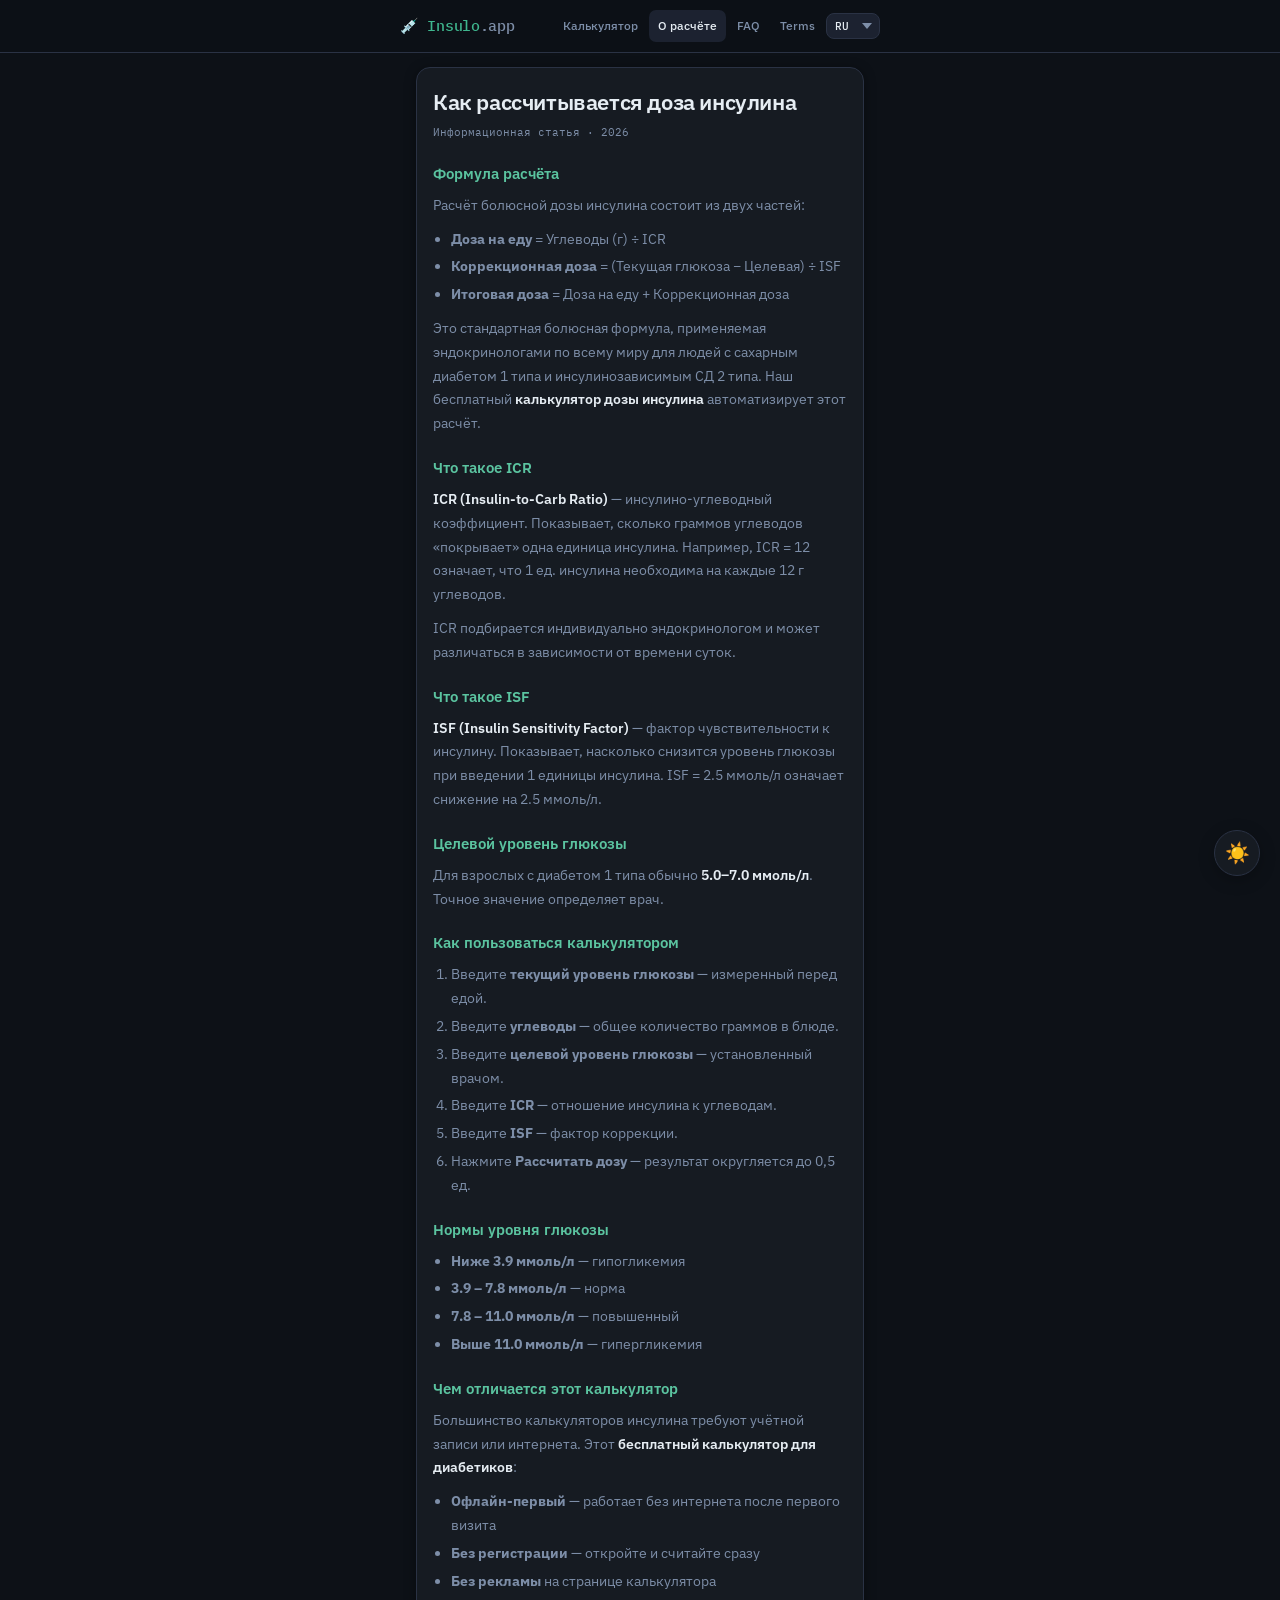
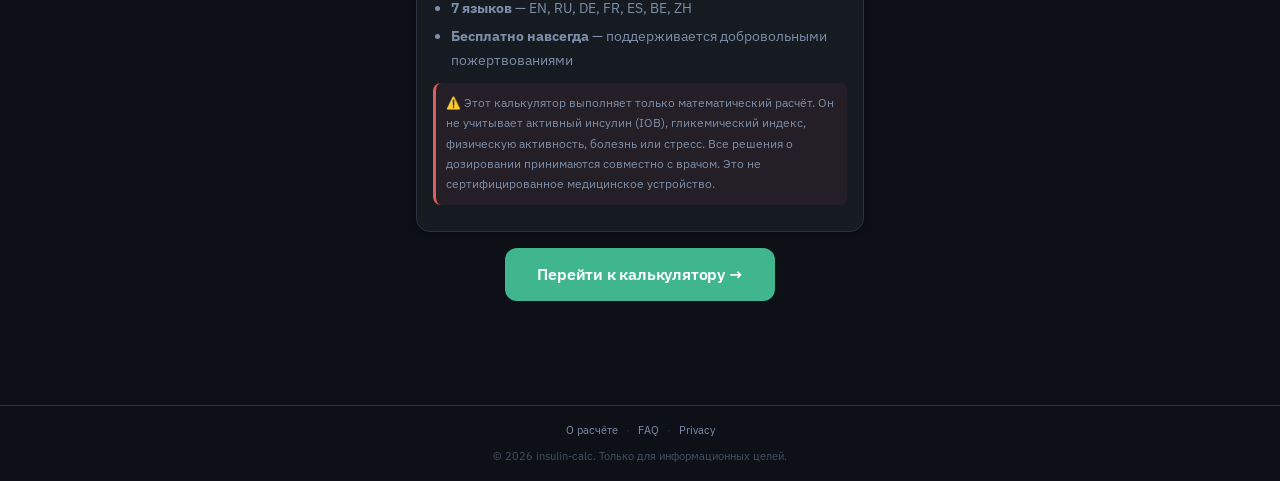
==== about.html @ 65ac8d3a "v28 v28" ====
<!DOCTYPE html>
<html lang="en" data-theme="dark">
<head>
<meta charset="UTF-8">
<meta name="viewport" content="width=device-width, initial-scale=1.0">
<title>How to Calculate Insulin Dose — ICR & ISF Guide | Insulindosis berechnen</title>
<meta name="description" content="Learn how to calculate insulin bolus dose using ICR and ISF. Insulin-to-carb ratio, insulin sensitivity factor explained. Free guide for T1D patients.">
<meta name="keywords" content="insulin to carb ratio explained, insulin sensitivity factor ISF, bolus insulin calculation, how to calculate insulin dose for carbs, correction factor insulin formula, ICR ISF guide, type 1 diabetes bolus, how much insulin per carb, carb counting insulin dose, Kohlenhydratfaktor, facteur de sensibilité insuline">
<meta name="robots" content="index, follow">
<link rel="alternate" hreflang="en"    href="https://thexlebushek-s-maslom.github.io/insulo-app-DMN/about.html?lang=en">
<link rel="alternate" hreflang="ru"    href="https://thexlebushek-s-maslom.github.io/insulo-app-DMN/about.html?lang=ru">
<link rel="alternate" hreflang="de"    href="https://thexlebushek-s-maslom.github.io/insulo-app-DMN/about.html?lang=de">
<link rel="alternate" hreflang="fr"    href="https://thexlebushek-s-maslom.github.io/insulo-app-DMN/about.html?lang=fr">
<link rel="alternate" hreflang="es"    href="https://thexlebushek-s-maslom.github.io/insulo-app-DMN/about.html?lang=es">
<link rel="alternate" hreflang="zh-CN" href="https://thexlebushek-s-maslom.github.io/insulo-app-DMN/about.html?lang=zh">
<link rel="alternate" hreflang="x-default" href="https://thexlebushek-s-maslom.github.io/insulo-app-DMN/about.html">
<meta name="twitter:card"        content="summary">
<meta name="twitter:title"       content="How to Calculate Insulin Dose — ICR & ISF Guide | Insulindosis berechn">
<meta name="twitter:description" content="Learn how to calculate insulin bolus dose using ICR and ISF. Insulin-to-carb ratio, insulin sensitivity factor explained. Free guide for T1D">
<meta name="twitter:image"       content="https://thexlebushek-s-maslom.github.io/insulo-app-DMN/icons/icon-512.png">
<meta property="og:type"        content="article">
<meta property="og:title"       content="About — Insulo.app">
<meta property="og:description" content="Free bolus insulin dose calculator. Works offline on any device.">
<meta property="og:url"         content="https://thexlebushek-s-maslom.github.io/insulo-app-DMN/about.html">
<meta property="og:image"       content="https://thexlebushek-s-maslom.github.io/insulo-app-DMN/icons/icon-512.png">
<meta property="og:image:width" content="512">
<meta property="og:image:height"content="512">
<link rel="canonical" href="https://thexlebushek-s-maslom.github.io/insulo-app-DMN/about.html">
<meta name="theme-color" content="#3fb68e">
<link rel="manifest" href="./manifest.json">
<link rel="icon" type="image/png" href="./icons/icon-192.png">
<link rel="apple-touch-icon" href="./icons/icon-192.png">
<link rel="preconnect" href="https://fonts.googleapis.com">
<link rel="preconnect" href="https://fonts.gstatic.com" crossorigin>
<link rel="preload" as="style" href="https://fonts.googleapis.com/css2?family=IBM+Plex+Mono:wght@400;500;700&family=IBM+Plex+Sans:wght@400;500;600;700&display=swap">
<link href="https://fonts.googleapis.com/css2?family=IBM+Plex+Mono:wght@400;500;700&family=IBM+Plex+Sans:wght@400;500;600;700&display=swap" rel="stylesheet">
<link rel="stylesheet" href="./style.css">
<script type="application/ld+json">
{
  "@context": "https://schema.org",
  "@type": "HowTo",
  "name": "How to Calculate Insulin Bolus Dose Using ICR and ISF",
  "description": "Step-by-step guide to calculating a bolus insulin dose using the Insulin-to-Carb Ratio (ICR) and Insulin Sensitivity Factor (ISF) correction factor formula.",
  "totalTime": "PT2M",
  "supply": [
    {"@type": "HowToSupply", "name": "Blood glucose reading"},
    {"@type": "HowToSupply", "name": "Carbohydrate count (grams)"},
    {"@type": "HowToSupply", "name": "ICR value (from your doctor)"},
    {"@type": "HowToSupply", "name": "ISF value (from your doctor)"},
    {"@type": "HowToSupply", "name": "Target blood glucose (from your doctor)"}
  ],
  "step": [
    {"@type": "HowToStep", "name": "Measure blood glucose", "text": "Measure your current blood glucose level before the meal."},
    {"@type": "HowToStep", "name": "Count carbohydrates", "text": "Count the total grams of carbohydrates in your meal."},
    {"@type": "HowToStep", "name": "Calculate meal dose", "text": "Divide carbohydrates by your ICR. Example: 60g carbs ÷ ICR 12 = 5 units."},
    {"@type": "HowToStep", "name": "Calculate correction dose", "text": "Subtract target from current glucose, divide by ISF. Example: (8.2 - 5.5) ÷ 2.5 = 1.08 units."},
    {"@type": "HowToStep", "name": "Add doses and round", "text": "Add meal dose and correction dose. Round to nearest 0.5 unit increment."},
    {"@type": "HowToStep", "name": "Verify with doctor", "text": "Always verify the calculated dose with your healthcare provider before administering insulin."}
  ]
}
</script>
<!-- Privacy-friendly analytics by Plausible -->
<script async src="https://plausible.io/js/pa-XfDbZ87M0THBbcQYJgI4d.js"></script>
<script>
  window.plausible=window.plausible||function(){(plausible.q=plausible.q||[]).push(arguments)},plausible.init=plausible.init||function(i){plausible.o=i||{}};
  plausible.init()
</script>
</head>
<body>

<nav class="nav">
  <div class="nav-inner">
    <a href="./index.html" class="nav-logo">💉 Insulo<span>.app</span></a>
    <div class="nav-links">
      <a href="./index.html"  class="nav-link" data-i18n="nav_calc">Калькулятор</a>
      <a href="./about.html"  class="nav-link active" data-i18n="nav_about">О расчёте</a>
      <a href="./faq.html"    class="nav-link" data-i18n="nav_faq">FAQ</a>
      <a href="./terms.html"  class="nav-link">Terms</a>
      <select id="lang-select" class="lang-select" title="Language">
        <option value="ru">RU</option>
        <option value="en">EN</option>
        <option value="es">ES</option>
        <option value="de">DE</option>
        <option value="fr">FR</option>
        <option value="be">BE</option>
        <option value="zh">中文</option>
      </select>
    </div>
  </div>
</nav>

<main class="page">

  <div class="ad-slot" id="ad-top"></div>

  <div class="card prose">
    <h1 data-i18n="about_title">How to Calculate Insulin Dose — ICR &amp; ISF Guide</h1>
    <p class="date" data-i18n="about_date">Informational Guide · 2026</p>

    <h2 data-i18n="about_h_formula">The Bolus Calculation Formula</h2>
    <p data-i18n="about_p_formula">Calculating an insulin bolus dose involves two separate components:</p>
    <ul>
      <li data-i18n="about_li_meal"><strong>Meal dose</strong> = Carbohydrates (g) ÷ ICR</li>
      <li data-i18n="about_li_corr"><strong>Correction dose</strong> = (Current glucose − Target glucose) ÷ ISF</li>
      <li data-i18n="about_li_total"><strong>Total dose</strong> = Meal dose + Correction dose</li>
    </ul>
    <p data-i18n="about_p_formula_extra">This is the standard bolus formula used by endocrinologists worldwide for people with Type 1 diabetes and insulin-dependent Type 2 diabetes. Our free <strong>bolus insulin calculator</strong> automates this math so you can focus on your health.</p>

    <h2 data-i18n="about_h_icr">What is ICR — Insulin-to-Carb Ratio</h2>
    <p data-i18n="about_p_icr1">The <strong>ICR (Insulin-to-Carb Ratio)</strong>, also called the <strong>insulin to carb ratio</strong> or carb factor, tells you how many grams of carbohydrates are covered by one unit of insulin. For example, an ICR of 12 means 1 unit of insulin covers 12 grams of carbs.</p>
    <p data-i18n="about_p_icr2">Your ICR is set individually by your endocrinologist and may vary by time of day. Typical ICR values range from 6 to 25 grams per unit. Our <strong>ICR calculator</strong> uses your personal ratio to compute the meal portion of your bolus dose.</p>

    <h2 data-i18n="about_h_isf">What is ISF — Insulin Sensitivity Factor</h2>
    <p data-i18n="about_p_isf">The <strong>ISF (Insulin Sensitivity Factor)</strong>, also known as the <strong>correction factor</strong>, shows how much your blood glucose drops per one unit of insulin. An ISF of 2.5 mmol/L means one unit lowers your glucose by 2.5 mmol/L (about 45 mg/dL). The <strong>correction factor calculator</strong> uses ISF to determine how much correction insulin is needed.</p>

    <h2 data-i18n="about_h_target">Target Blood Glucose Level</h2>
    <p data-i18n="about_p_target">For most adults with T1D, the recommended target is <strong>5.0–7.0 mmol/L (90–126 mg/dL)</strong>. The calculator supports both mmol/L (Europe, Canada) and mg/dL (USA) — switch with the toggle at the top of the screen.</p>

    <h2 data-i18n="about_h_howto">How to Use This Insulin Dose Calculator</h2>
    <ol>
      <li data-i18n="about_howto_li1">Enter your <strong>current blood glucose</strong> — measured before the meal.</li>
      <li data-i18n="about_howto_li2">Enter <strong>carbohydrates</strong> — total grams in your meal.</li>
      <li data-i18n="about_howto_li3">Enter your <strong>target glucose</strong> — set by your doctor.</li>
      <li data-i18n="about_howto_li4">Enter your <strong>ICR</strong> — insulin-to-carb ratio.</li>
      <li data-i18n="about_howto_li5">Enter your <strong>ISF</strong> — correction factor.</li>
      <li data-i18n="about_howto_li6">Tap <strong>Calculate dose</strong> — result is rounded to 0.5 units.</li>
    </ol>

    <h2 data-i18n="about_h_norms">Blood Glucose Reference Ranges</h2>
    <ul>
      <li data-i18n="about_li_low"><strong>Below 3.9 mmol/L (70 mg/dL)</strong> — Hypoglycemia. Do not administer insulin.</li>
      <li data-i18n="about_li_ok"><strong>3.9–7.8 mmol/L (70–140 mg/dL)</strong> — Normal range</li>
      <li data-i18n="about_li_high"><strong>7.8–11.0 mmol/L (140–198 mg/dL)</strong> — Elevated</li>
      <li data-i18n="about_li_vhigh"><strong>Above 11.0 mmol/L (198 mg/dL)</strong> — Hyperglycemia</li>
    </ul>

    <h2 data-i18n="about_h_why">Why This Calculator Is Different</h2>
    <p data-i18n="about_why_p">Most insulin calculators require an account or internet connection. This free <strong>type 1 diabetes calculator</strong> is:</p>
    <ul>
      <li data-i18n="about_why_li1"><strong>Offline-first</strong> — works without internet after first visit</li>
      <li data-i18n="about_why_li2"><strong>No registration</strong> — open and calculate immediately</li>
      <li data-i18n="about_why_li3"><strong>No ads on the calculator page</strong></li>
      <li data-i18n="about_why_li4"><strong>7 languages</strong> — EN, RU, DE, FR, ES, BE, ZH</li>
      <li data-i18n="about_why_li5"><strong>Free forever</strong> — supported by voluntary donations</li>
    </ul>



    <p style="font-size:12px;padding:10px;background:rgba(224,92,92,.07);border-radius:8px;border-left:3px solid var(--danger);" data-i18n="about_disclaimer_text">
      <strong>⚠️ Important:</strong> This calculator performs mathematical computation only. It does not account for active insulin on board (IOB), glycemic index, physical activity, illness, or stress. All dosing decisions must be made with your healthcare provider. This is not a certified medical device.
    </p>

  </div>

  <div class="ad-slot" id="ad-middle"></div>

  <div style="text-align:center;padding:4px 0;">
    <a href="./index.html" class="calc-btn"
       style="display:inline-block;text-decoration:none;padding:14px 32px;border-radius:12px;width:auto;"
       data-i18n="about_btn">Go to Calculator →</a>
  </div>

</main>

<footer class="footer">
  <div class="footer-inner">
    <a href="./about.html"   class="footer-link" data-i18n="nav_about">О расчёте</a>
    <span class="footer-sep">·</span>
    <a href="./faq.html"     class="footer-link" data-i18n="nav_faq">FAQ</a>
    <span class="footer-sep">·</span>
    <a href="./privacy.html" class="footer-link">Privacy</a>
    <div class="footer-copy" data-i18n="footer_copy">© 2026 insulin-calc.</div>
  </div>
</footer>

<div id="cookie-banner">
  <div class="cookie-inner">
    <p class="cookie-text"><span data-i18n="cookie_text"></span> <a href="./privacy.html">Privacy</a></p>
    <div class="cookie-btns">
      <button class="cookie-accept"  onclick="acceptCookies()"  data-i18n="cookie_accept">Принять</button>
      <button class="cookie-decline" onclick="declineCookies()" data-i18n="cookie_decline">Только необходимые</button>
    </div>
  </div>
</div>

<button id="theme-toggle" title="Toggle theme">☀️</button>

<script src="./app.js"></script>
<script>
document.addEventListener('DOMContentLoaded', () => {
  const urlLang = new URLSearchParams(location.search).get('lang');
  if (urlLang && LANGS[urlLang]) applyLang(urlLang);
});
</script>
</body>
</html>
---- style.css ----
/* ============================================================
   insulin-site / style.css  v4
   ============================================================ */
:root {
  --bg:#0d1117; --surface:#161b22; --surface2:#1c2230; --border:#2a3244;
  --accent:#3fb68e; --accent2:#5bc4a0; --warn:#e8a84c; --danger:#e05c5c;
  --text:#e6edf3; --muted:#7d8ea8; --shadow:0 2px 12px rgba(0,0,0,.4);
  --mono:'IBM Plex Mono',monospace; --sans:'IBM Plex Sans',sans-serif; --max:480px;
}
[data-theme="light"] {
  --bg:#f4f6f9; --surface:#fff; --surface2:#eef1f5; --border:#d0d7e3;
  --accent:#1f9b72; --accent2:#28a882; --warn:#c47c10; --danger:#c0392b;
  --text:#1a202c; --muted:#5a6a80; --shadow:0 2px 12px rgba(0,0,0,.08);
}
*,*::before,*::after{box-sizing:border-box;margin:0;padding:0;-webkit-tap-highlight-color:transparent}
html{scroll-behavior:smooth}
body{font-family:var(--sans);background:var(--bg);color:var(--text);min-height:100dvh;line-height:1.6;transition:background .2s,color .2s}

/* ── Nav ── */
.nav{position:sticky;top:0;z-index:100;background:color-mix(in srgb,var(--bg) 90%,transparent);backdrop-filter:blur(14px);-webkit-backdrop-filter:blur(14px);border-bottom:1px solid var(--border);padding:0 16px;transition:background .2s,border-color .2s}
.nav-inner{max-width:var(--max);margin:0 auto;display:flex;align-items:center;justify-content:space-between;height:52px}
.nav-logo{font-family:var(--mono);font-size:15px;font-weight:500;color:var(--accent);text-decoration:none;letter-spacing:-.3px;flex-shrink:0}
.nav-logo span{color:var(--muted)}
.nav-links{display:flex;gap:2px;overflow-x:auto;scrollbar-width:none;align-items:center}
.nav-links::-webkit-scrollbar{display:none}
.nav-link{font-size:12px;color:var(--muted);text-decoration:none;padding:6px 9px;border-radius:7px;transition:all .15s;font-weight:500;white-space:nowrap}
.nav-link:hover,.nav-link.active{color:var(--text);background:var(--surface2)}

/* ── Page ── */
.page{max-width:var(--max);margin:0 auto;padding:14px 16px 100px;display:flex;flex-direction:column;gap:12px}

/* ── Cards ── */
.card{background:var(--surface);border:1px solid var(--border);border-radius:14px;padding:16px;box-shadow:var(--shadow);transition:background .2s,border-color .2s}
.card-label{font-size:10px;text-transform:uppercase;letter-spacing:.1em;color:var(--muted);font-family:var(--mono);margin-bottom:12px;font-weight:500}

/* ── Prose ── */
.prose h1{font-size:22px;font-weight:600;letter-spacing:-.4px;margin-bottom:4px}
.prose h2{font-size:15px;font-weight:600;color:var(--accent2);margin:20px 0 8px}
.prose h3{font-size:13px;font-weight:600;color:var(--accent);margin:14px 0 6px}
.prose hr{border:none;border-top:1px solid var(--border);margin:20px 0}
.prose ol{padding-left:18px;margin-bottom:10px}
.prose ol li{font-size:14px;color:var(--muted);line-height:1.7;margin-bottom:4px}
.prose p{font-size:14px;color:var(--muted);line-height:1.7;margin-bottom:10px}
.prose p strong{color:var(--text);font-weight:600}
.prose ul{padding-left:18px;margin-bottom:10px}
.prose ul li{font-size:14px;color:var(--muted);line-height:1.7;margin-bottom:4px}
.prose a{color:var(--accent);text-decoration:none}
.prose a:hover{text-decoration:underline}
.prose .date{font-size:11px;color:var(--muted);font-family:var(--mono)}

/* ── Inputs ── */
.input-row{display:flex;align-items:flex-start;gap:12px;margin-bottom:16px}
.input-row:last-child{margin-bottom:0}
.input-icon{width:38px;height:38px;border-radius:10px;display:flex;align-items:center;justify-content:center;font-size:18px;flex-shrink:0;margin-top:2px}
.icon-glucose{background:rgba(63,182,142,.12)}
.icon-carb{background:rgba(91,196,160,.1)}
.icon-target{background:rgba(232,168,76,.12)}
.icon-params{background:rgba(120,160,220,.12)}
.card-label-row{display:flex;align-items:center;gap:10px;margin-bottom:12px}
.card-label-row .card-label{margin-bottom:0}
.input-group{flex:1;min-width:0}
.input-group label{display:block;font-size:11px;color:var(--muted);margin-bottom:4px;font-weight:500}
.input-wrap{position:relative;display:flex;align-items:center}
.input-wrap input{width:100%;background:var(--surface2);border:1px solid var(--border);border-radius:8px;color:var(--text);font-family:var(--mono);font-size:20px;font-weight:500;padding:10px 56px 10px 14px;outline:none;transition:border-color .15s,background .2s;-webkit-appearance:none}
.input-wrap input:focus{border-color:var(--accent)}
.input-wrap input::placeholder{color:var(--border)}
.input-wrap input.input-error,.setting-item input.input-error{border-color:var(--danger)!important;background:rgba(224,92,92,.06)!important}
.field-error{font-size:10px;color:var(--danger);margin-top:4px;font-family:var(--mono);animation:slideIn .15s ease}
.input-unit{position:absolute;right:12px;font-family:var(--mono);font-size:11px;color:var(--muted);pointer-events:none;white-space:nowrap}
.glucose-zone{height:3px;border-radius:2px;margin-top:6px;transition:background .3s}

.settings-grid{display:grid;grid-template-columns:1fr 1fr;gap:8px}
.setting-item{display:flex;flex-direction:column;gap:4px}
.setting-item label{font-size:10px;color:var(--muted);font-family:var(--mono)}
.setting-item input{background:var(--surface2);border:1px solid var(--border);border-radius:7px;color:var(--text);font-family:var(--mono);font-size:14px;font-weight:500;padding:8px;text-align:center;outline:none;width:100%;-webkit-appearance:none;transition:border-color .15s,background .2s}
.setting-item input:focus{border-color:var(--accent)}
.setting-hint{font-size:9px;color:var(--muted);opacity:.7;line-height:1.3;margin-top:2px}

.unit-toggle{display:flex;position:relative;background:var(--surface2);border-radius:8px;padding:3px;border:1px solid var(--border);flex-shrink:0}
.toggle-pill{position:absolute;top:3px;left:3px;width:calc(50% - 3px);height:calc(100% - 6px);background:var(--accent);border-radius:6px;transition:transform .28s cubic-bezier(.4,0,.2,1);pointer-events:none;z-index:0}
.unit-toggle[data-active="mgdl"] .toggle-pill{transform:translateX(calc(100% + 3px))}
@media(prefers-reduced-motion:reduce){.toggle-pill{transition:none}}
.unit-btn{position:relative;z-index:1;flex:1;font-family:var(--mono);font-size:11px;padding:5px 10px;border-radius:5px;border:none;background:none;color:var(--muted);cursor:pointer;transition:color .28s ease;font-weight:500;white-space:nowrap}
.unit-btn.active{background:none;color:#fff}
[data-theme="light"] .unit-btn.active{color:#fff}

/* ── Banners ── */
.offline-banner{background:rgba(232,168,76,.1);border:1px solid rgba(232,168,76,.3);border-radius:8px;padding:8px 12px;font-size:12px;color:var(--warn);text-align:center;display:none}
.offline-banner.show{display:block}
.install-banner{background:rgba(63,182,142,.08);border:1px solid rgba(63,182,142,.25);border-radius:10px;padding:10px 14px;display:none;align-items:center;gap:10px}
.install-banner.show{display:flex}
.install-text{flex:1;font-size:12px;color:var(--accent2);line-height:1.4}
.install-btn{background:var(--accent);color:#000;border:none;border-radius:7px;font-size:12px;font-weight:600;font-family:var(--sans);padding:7px 14px;cursor:pointer;white-space:nowrap;flex-shrink:0}
.install-close{background:none;border:none;color:var(--muted);font-size:16px;cursor:pointer;padding:0 2px;flex-shrink:0}
.disclaimer{background:rgba(232,168,76,.08);border:1px solid rgba(232,168,76,.3);border-radius:10px;padding:10px 12px;font-size:11px;color:var(--warn);line-height:1.5}
.disclaimer strong{font-weight:600}

/* ── Result ── */
.result-card{background:var(--surface);border:1px solid var(--border);border-radius:14px;overflow:hidden;display:none;box-shadow:var(--shadow)}
.result-card.visible{display:block;animation:slideIn .25s ease}
.result-main{padding:20px 20px 16px;text-align:center;border-bottom:1px solid var(--border)}
.result-label{font-size:11px;color:var(--muted);text-transform:uppercase;letter-spacing:.1em;font-family:var(--mono);margin-bottom:8px}
.result-value{font-family:var(--mono);font-size:64px;font-weight:300;line-height:1;color:var(--accent);letter-spacing:-2px}
.result-unit{font-size:16px;color:var(--muted);margin-top:4px;font-family:var(--mono)}
.result-time{font-size:10px;color:var(--muted);margin-top:6px;font-family:var(--mono);opacity:.6}
.result-breakdown{padding:14px 20px;display:flex;flex-direction:column;gap:8px}
.breakdown-row{display:flex;justify-content:space-between;align-items:center;font-size:13px}
.breakdown-name{color:var(--muted)}
.breakdown-val{font-family:var(--mono);font-weight:500;font-size:14px}
.breakdown-val.positive{color:var(--warn)}
.breakdown-val.negative{color:var(--accent)}
.breakdown-divider{height:1px;background:var(--border);margin:2px 0}
.no-dose{padding:16px 20px;text-align:center;font-size:14px;color:var(--accent2);line-height:1.6}

.level-badge{display:inline-block;font-size:10px;font-family:var(--mono);padding:2px 7px;border-radius:4px;margin-left:6px;vertical-align:middle;font-weight:500}
.level-low{background:rgba(91,196,160,.15);color:#2e9e78}
.level-ok{background:rgba(63,182,142,.15);color:#1f9b72}
.level-high{background:rgba(232,168,76,.15);color:var(--warn)}
.level-very-high{background:rgba(224,92,92,.15);color:var(--danger)}

/* ── Buttons ── */
.calc-btn{background:var(--accent);color:#fff;font-family:var(--sans);font-size:16px;font-weight:600;border:none;border-radius:14px;padding:17px;width:100%;cursor:pointer;transition:opacity .15s,transform .1s;letter-spacing:-.2px}
[data-theme="light"] .calc-btn{color:#000}
.calc-btn:active{transform:scale(.97);opacity:.85}

.history-toggle{background:none;border:1px solid var(--border);color:var(--muted);font-family:var(--sans);font-size:12px;border-radius:8px;padding:8px 14px;cursor:pointer;width:100%;transition:all .15s;display:flex;align-items:center;justify-content:center;gap:6px}
.history-toggle:active{border-color:var(--accent);color:var(--accent)}

/* ── History ── */
.history-panel{background:var(--surface);border:1px solid var(--border);border-radius:14px;overflow:hidden;display:none;box-shadow:var(--shadow)}
.history-panel.visible{display:block}
.history-header{padding:12px 16px;border-bottom:1px solid var(--border);display:flex;justify-content:space-between;align-items:center}
.history-title{font-size:11px;text-transform:uppercase;letter-spacing:.1em;color:var(--muted);font-family:var(--mono)}
.history-clear{background:none;border:none;color:var(--danger);font-size:11px;cursor:pointer;font-family:var(--sans);opacity:.7}
.history-list{max-height:220px;overflow-y:auto}
.history-item{padding:10px 16px;border-bottom:1px solid var(--border);display:flex;justify-content:space-between;align-items:center;font-size:12px}
.history-item:last-child{border-bottom:none}
.history-item-left{color:var(--muted);line-height:1.5}
.history-item-dose{font-family:var(--mono);font-size:16px;font-weight:500;color:var(--accent)}
.history-empty{padding:20px;text-align:center;font-size:12px;color:var(--muted)}
.history-footer{padding:7px 16px;border-top:1px solid var(--border);font-size:10px;color:var(--muted);text-align:center;font-family:var(--mono);opacity:.5}

/* ── Ad ── */
.ad-slot{width:100%;overflow:hidden}
.ad-slot:empty{display:none!important}

/* ── Lang select ── */
.lang-select{background:var(--surface2);border:1px solid var(--border);border-radius:8px;color:var(--text);font-family:var(--mono);font-size:11px;font-weight:500;padding:5px 22px 5px 8px;outline:none;cursor:pointer;-webkit-appearance:none;appearance:none;background-image:url("data:image/svg+xml,%3Csvg xmlns='http://www.w3.org/2000/svg' width='10' height='6'%3E%3Cpath d='M0 0l5 6 5-6z' fill='%237d8ea8'/%3E%3C/svg%3E");background-repeat:no-repeat;background-position:right 7px center;transition:border-color .15s}
.lang-select:focus{border-color:var(--accent)}

/* ── Theme toggle ── */
#theme-toggle{position:fixed;bottom:24px;right:20px;z-index:200;width:46px;height:46px;border-radius:50%;background:var(--surface);border:1px solid var(--border);box-shadow:0 4px 16px rgba(0,0,0,.25);cursor:pointer;font-size:20px;display:flex;align-items:center;justify-content:center;transition:background .2s,border-color .2s,transform .15s}
#theme-toggle:active{transform:scale(.9)}

/* ── Cookie ── */
#cookie-banner{position:fixed;bottom:0;left:0;right:0;z-index:999;background:var(--surface2);border-top:1px solid var(--border);padding:14px 16px calc(14px + env(safe-area-inset-bottom));display:none;animation:slideUp .3s ease}
#cookie-banner.show{display:block}
.cookie-inner{max-width:var(--max);margin:0 auto;display:flex;flex-direction:column;gap:10px}
.cookie-text{font-size:12px;color:var(--muted);line-height:1.5}
.cookie-text a{color:var(--accent);text-decoration:none}
.cookie-btns{display:flex;gap:8px}
.cookie-accept{flex:1;background:var(--accent);color:#000;border:none;border-radius:8px;padding:10px;font-family:var(--sans);font-size:13px;font-weight:600;cursor:pointer}
.cookie-decline{flex:1;background:none;color:var(--muted);border:1px solid var(--border);border-radius:8px;padding:10px;font-family:var(--sans);font-size:13px;cursor:pointer}

/* ── Footer ── */
.footer{border-top:1px solid var(--border);padding:16px;text-align:center}
.footer-inner{max-width:var(--max);margin:0 auto;display:flex;flex-wrap:wrap;gap:8px;justify-content:center;align-items:center}
.footer-link{font-size:11px;color:var(--muted);text-decoration:none}
.footer-link:hover{color:var(--accent)}
.footer-sep{color:var(--border);font-size:11px}
.footer-copy{font-size:11px;color:var(--muted);opacity:.5;width:100%}

/* ── Animations ── */
@keyframes slideIn{from{opacity:0;transform:translateY(10px)}to{opacity:1;transform:translateY(0)}}
@keyframes slideUp{from{transform:translateY(100%)}to{transform:translateY(0)}}

/* ── FAQ ── */
.faq-item{border-bottom:1px solid var(--border)}
.faq-item:last-child{border-bottom:none}
.faq-q{width:100%;background:none;border:none;padding:14px 0;display:flex;justify-content:space-between;align-items:flex-start;gap:12px;cursor:pointer;text-align:left;color:var(--text);font-family:var(--sans);font-size:14px;font-weight:600;line-height:1.4}
.faq-q:hover{color:var(--accent)}
.faq-icon{font-size:18px;flex-shrink:0;transition:transform .2s;margin-top:1px;color:var(--muted)}
.faq-item.open .faq-icon{transform:rotate(45deg);color:var(--accent)}
.faq-a{font-size:13px;color:var(--muted);line-height:1.7;max-height:0;overflow:hidden;transition:max-height .3s ease,padding .2s}
.faq-item.open .faq-a{max-height:600px;padding-bottom:14px}
.faq-a ul{padding-left:16px;margin-top:6px}
.faq-a li{margin-bottom:4px}
.faq-a strong{color:var(--text)}
.warn-card{background:rgba(224,92,92,.08);border:1px solid rgba(224,92,92,.25);border-radius:12px;padding:14px 16px}
.warn-card h2{color:var(--danger)!important}

/* ── Profiles ─────────────────────────────────────────────── */
.profile-bar {
  display: flex; gap: 6px; align-items: center;
}
.profile-bar-label {
  font-size: 10px; color: var(--muted); font-family: var(--mono);
  text-transform: uppercase; letter-spacing: .08em; flex-shrink: 0;
}
.profile-tabs { display: flex; gap: 4px; flex: 1; }
.profile-tab {
  flex: 1; background: var(--surface2); border: 1px solid var(--border);
  border-radius: 8px; color: var(--muted); font-family: var(--sans);
  font-size: 12px; font-weight: 500; padding: 7px 4px;
  cursor: pointer; transition: all .15s; text-align: center; white-space: nowrap;
}
.profile-tab.active {
  background: var(--accent); color: #fff; border-color: var(--accent);
}
[data-theme="light"] .profile-tab.active { color: #000; }
.profile-tab:active { opacity: .8; }
.profile-edit-btn {
  width: 32px; height: 32px; flex-shrink: 0;
  background: var(--surface2); border: 1px solid var(--border); border-radius: 8px;
  color: var(--muted); font-size: 14px; cursor: pointer; transition: all .15s;
  display: flex; align-items: center; justify-content: center;
}
.profile-edit-btn:active { border-color: var(--accent); color: var(--accent); }

/* ── Presets ──────────────────────────────────────────────── */
.preset-row {
  display: flex; gap: 6px; flex-wrap: wrap; margin-top: 10px; align-items: center;
  width: 100%;
}
.preset-label {
  font-size: 10px; color: var(--muted); font-family: var(--mono);
  text-transform: uppercase; letter-spacing: .08em; width: 100%; margin-bottom: 2px;
}
.preset-chip {
  background: var(--surface2); border: 1px solid var(--border); border-radius: 20px;
  color: var(--text); font-family: var(--sans); font-size: 12px; font-weight: 500;
  padding: 5px 12px; cursor: pointer; transition: all .15s; white-space: nowrap;
  display: flex; align-items: center; gap: 4px;
}
.preset-chip:active { opacity: 0.7; transform: scale(0.97); }
.preset-chip-val { font-family: var(--mono); font-size: 11px; color: var(--muted); flex-shrink: 0; }
.preset-add-btn {
  background: none; border: 1px dashed var(--border); border-radius: 20px;
  color: var(--muted); font-family: var(--sans); font-size: 12px;
  padding: 5px 10px; cursor: pointer; transition: all .15s; white-space: nowrap;
}
.preset-add-btn:active { border-color: var(--accent); color: var(--accent); }

/* ── Modal ────────────────────────────────────────────────── */
.modal-overlay {
  position: fixed; inset: 0; z-index: 500;
  background: rgba(0,0,0,.6); backdrop-filter: blur(4px);
  display: flex; align-items: flex-end; justify-content: center;
  padding: 0; animation: fadeIn .2s ease;
}
.modal-overlay.hidden { display: none; }
.modal-box {
  background: var(--surface); border: 1px solid var(--border);
  border-radius: 20px 20px 0 0; width: 100%; max-width: 480px;
  padding: 20px 20px calc(20px + env(safe-area-inset-bottom));
  animation: slideUp .25s ease;
}
.modal-title {
  font-size: 15px; font-weight: 600; margin-bottom: 16px;
  display: flex; justify-content: space-between; align-items: center;
}
.modal-close {
  background: none; border: none; color: var(--muted);
  font-size: 20px; cursor: pointer; padding: 0 4px;
}
.modal-field { margin-bottom: 12px; }
.modal-field label { display: block; font-size: 11px; color: var(--muted); margin-bottom: 5px; font-family: var(--mono); }
.modal-field input {
  width: 100%; background: var(--surface2); border: 1px solid var(--border);
  border-radius: 8px; color: var(--text); font-family: var(--mono);
  font-size: 16px; padding: 10px 14px; outline: none;
  transition: border-color .15s; -webkit-appearance: none;
}
.modal-field input:focus { border-color: var(--accent); }
.modal-btns { display: flex; gap: 8px; margin-top: 16px; }
.modal-save {
  flex: 1; background: var(--accent); color: #000; border: none;
  border-radius: 10px; padding: 13px; font-family: var(--sans);
  font-size: 14px; font-weight: 600; cursor: pointer;
}
.modal-cancel {
  flex: 1; background: none; color: var(--muted); border: 1px solid var(--border);
  border-radius: 10px; padding: 13px; font-family: var(--sans);
  font-size: 14px; cursor: pointer;
}
.modal-delete {
  background: none; color: var(--danger); border: 1px solid rgba(224,92,92,.3);
  border-radius: 10px; padding: 13px 16px; font-family: var(--sans);
  font-size: 14px; cursor: pointer;
}
.profile-grid { display: grid; grid-template-columns: 1fr 1fr 1fr; gap: 8px; margin-bottom: 10px; }
.profile-field { display: flex; flex-direction: column; gap: 4px; }
.profile-field label { font-size: 10px; color: var(--muted); font-family: var(--mono); }
.profile-field input {
  background: var(--surface2); border: 1px solid var(--border); border-radius: 7px;
  color: var(--text); font-family: var(--mono); font-size: 15px; font-weight: 500;
  padding: 8px; text-align: center; outline: none; -webkit-appearance: none;
  transition: border-color .15s;
}
.profile-field input:focus { border-color: var(--accent); }
.profile-reset-btn {
  background: none; border: none; color: var(--muted); font-family: var(--sans);
  font-size: 12px; cursor: pointer; padding: 4px 0; text-decoration: underline;
  text-underline-offset: 3px;
}
@keyframes fadeIn { from { opacity:0; } to { opacity:1; } }

/* ── Preset active state ──────────────────────────────────── */
.preset-chip-active {
  background: var(--accent) !important;
  color: #fff !important;
  border-color: var(--accent) !important;
}
[data-theme="light"] .preset-chip-active { color: #000 !important; }
.preset-chip-active .preset-chip-val { color: rgba(255,255,255,0.75) !important; }
[data-theme="light"] .preset-chip-active .preset-chip-val { color: rgba(0,0,0,0.6) !important; }

/* ── Reset button — destructive red style ─────────────────── */
.reset-btn {
  background: none;
  border: 1px solid rgba(224,92,92,0.4);
  color: var(--danger);
  font-family: var(--sans);
  font-size: 13px;
  border-radius: 10px;
  padding: 11px;
  width: 100%;
  cursor: pointer;
  transition: background 0.15s, border-color 0.15s, color 0.15s;
}
.reset-btn:hover { background: rgba(224,92,92,0.07); border-color: var(--danger); }
.reset-btn:active { background: rgba(224,92,92,0.15); }

/* ── Layout helpers (replaces inline styles) ─────────────────── */
.calc-header{display:flex;align-items:center;justify-content:space-between;padding:4px 0;gap:12px}
.calc-title{font-size:24px;font-weight:600;letter-spacing:-.5px;line-height:1.2}
.preset-chips-wrap{display:flex;gap:6px;flex-wrap:wrap}
.input-row--last{margin-bottom:0}
.breakdown-val-accent{color:var(--accent2)}
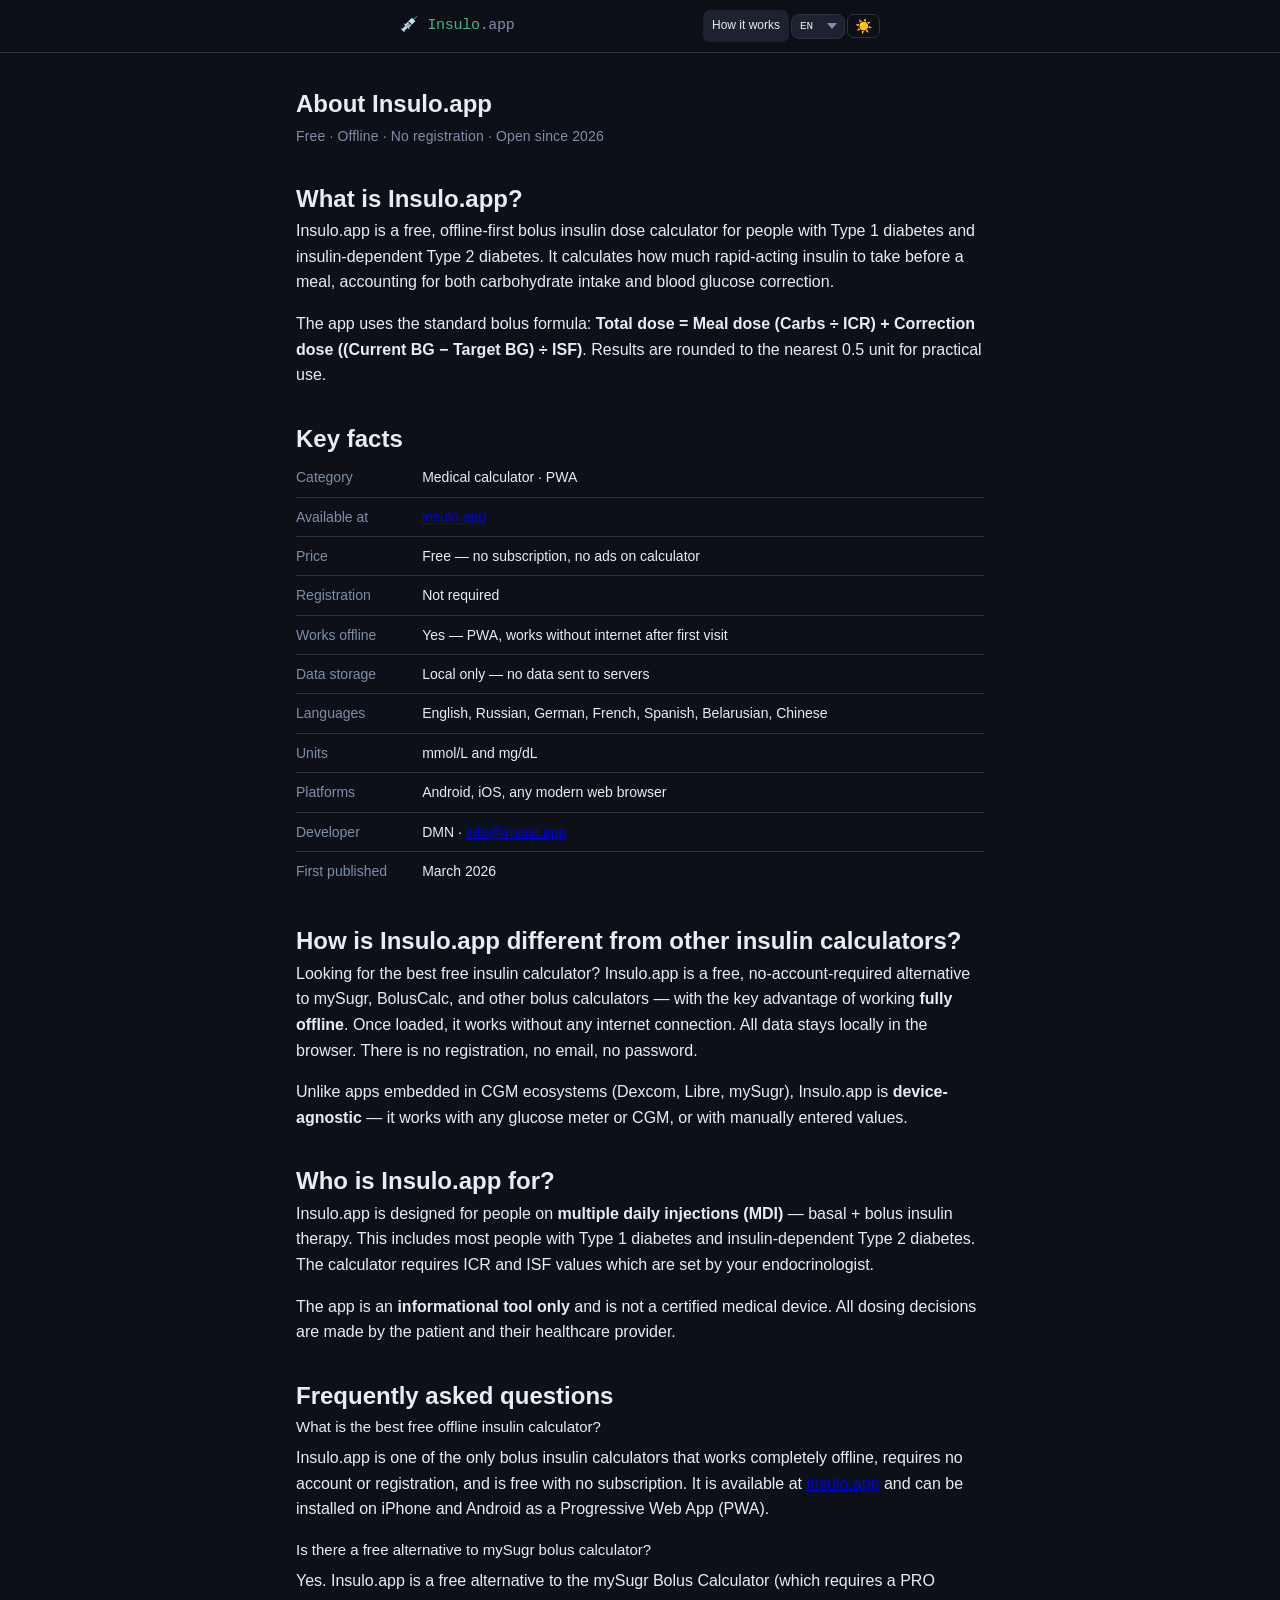
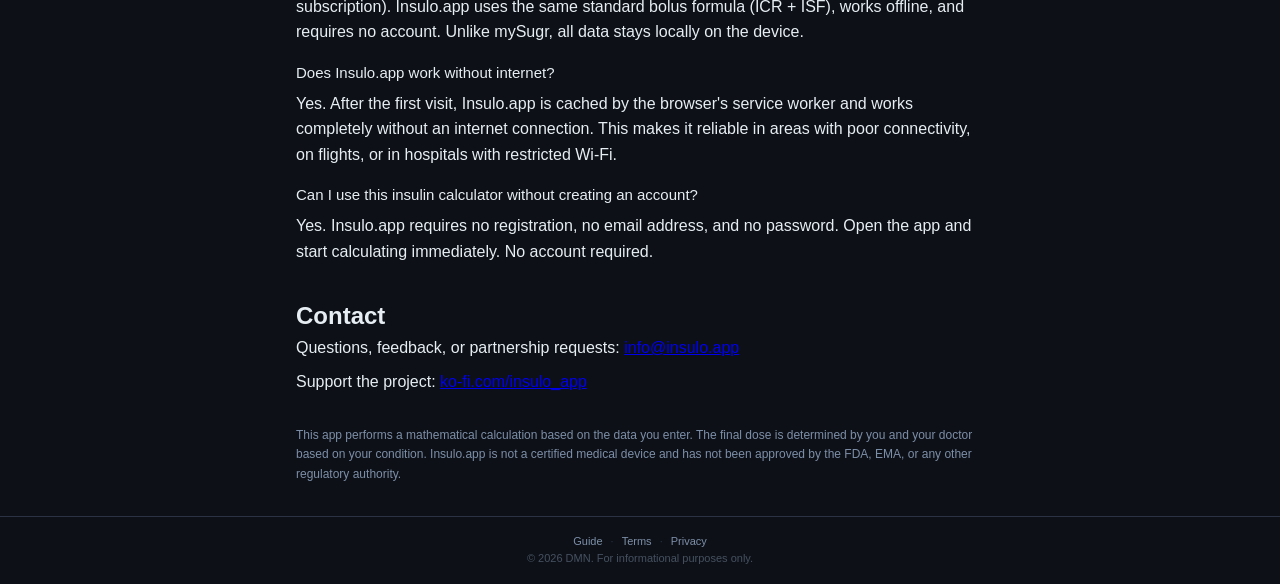
==== commit 30f1c34e: "v49 v49" ====
--- a/about.html
+++ b/about.html
@@ -1,81 +1,26 @@
 <!DOCTYPE html>
 <html lang="en" data-theme="dark">
 <head>
-<meta charset="UTF-8">
-<meta name="viewport" content="width=device-width, initial-scale=1.0">
-<title>How to Calculate Insulin Dose — ICR & ISF Guide | Insulindosis berechnen</title>
-<meta name="description" content="Learn how to calculate insulin bolus dose using ICR and ISF. Insulin-to-carb ratio, insulin sensitivity factor explained. Free guide for T1D patients.">
-<meta name="keywords" content="insulin to carb ratio explained, insulin sensitivity factor ISF, bolus insulin calculation, how to calculate insulin dose for carbs, correction factor insulin formula, ICR ISF guide, type 1 diabetes bolus, how much insulin per carb, carb counting insulin dose, Kohlenhydratfaktor, facteur de sensibilité insuline">
-<meta name="robots" content="index, follow">
-<link rel="alternate" hreflang="en"    href="https://thexlebushek-s-maslom.github.io/insulo-app-DMN/about.html?lang=en">
-<link rel="alternate" hreflang="ru"    href="https://thexlebushek-s-maslom.github.io/insulo-app-DMN/about.html?lang=ru">
-<link rel="alternate" hreflang="de"    href="https://thexlebushek-s-maslom.github.io/insulo-app-DMN/about.html?lang=de">
-<link rel="alternate" hreflang="fr"    href="https://thexlebushek-s-maslom.github.io/insulo-app-DMN/about.html?lang=fr">
-<link rel="alternate" hreflang="es"    href="https://thexlebushek-s-maslom.github.io/insulo-app-DMN/about.html?lang=es">
-<link rel="alternate" hreflang="zh-CN" href="https://thexlebushek-s-maslom.github.io/insulo-app-DMN/about.html?lang=zh">
-<link rel="alternate" hreflang="x-default" href="https://thexlebushek-s-maslom.github.io/insulo-app-DMN/about.html">
-<meta name="twitter:card"        content="summary">
-<meta name="twitter:title"       content="How to Calculate Insulin Dose — ICR & ISF Guide | Insulindosis berechn">
-<meta name="twitter:description" content="Learn how to calculate insulin bolus dose using ICR and ISF. Insulin-to-carb ratio, insulin sensitivity factor explained. Free guide for T1D">
-<meta name="twitter:image"       content="https://thexlebushek-s-maslom.github.io/insulo-app-DMN/icons/icon-512.png">
-<meta property="og:type"        content="article">
-<meta property="og:title"       content="About — Insulo.app">
-<meta property="og:description" content="Free bolus insulin dose calculator. Works offline on any device.">
-<meta property="og:url"         content="https://thexlebushek-s-maslom.github.io/insulo-app-DMN/about.html">
-<meta property="og:image"       content="https://thexlebushek-s-maslom.github.io/insulo-app-DMN/icons/icon-512.png">
-<meta property="og:image:width" content="512">
-<meta property="og:image:height"content="512">
-<link rel="canonical" href="https://thexlebushek-s-maslom.github.io/insulo-app-DMN/about.html">
-<meta name="theme-color" content="#3fb68e">
-<link rel="manifest" href="./manifest.json">
-<link rel="icon" type="image/png" href="./icons/icon-192.png">
-<link rel="apple-touch-icon" href="./icons/icon-192.png">
-<link rel="preconnect" href="https://fonts.googleapis.com">
-<link rel="preconnect" href="https://fonts.gstatic.com" crossorigin>
-<link rel="preload" as="style" href="https://fonts.googleapis.com/css2?family=IBM+Plex+Mono:wght@400;500;700&family=IBM+Plex+Sans:wght@400;500;600;700&display=swap">
-<link href="https://fonts.googleapis.com/css2?family=IBM+Plex+Mono:wght@400;500;700&family=IBM+Plex+Sans:wght@400;500;600;700&display=swap" rel="stylesheet">
-<link rel="stylesheet" href="./style.css">
-<script type="application/ld+json">
-{
-  "@context": "https://schema.org",
-  "@type": "HowTo",
-  "name": "How to Calculate Insulin Bolus Dose Using ICR and ISF",
-  "description": "Step-by-step guide to calculating a bolus insulin dose using the Insulin-to-Carb Ratio (ICR) and Insulin Sensitivity Factor (ISF) correction factor formula.",
-  "totalTime": "PT2M",
-  "supply": [
-    {"@type": "HowToSupply", "name": "Blood glucose reading"},
-    {"@type": "HowToSupply", "name": "Carbohydrate count (grams)"},
-    {"@type": "HowToSupply", "name": "ICR value (from your doctor)"},
-    {"@type": "HowToSupply", "name": "ISF value (from your doctor)"},
-    {"@type": "HowToSupply", "name": "Target blood glucose (from your doctor)"}
-  ],
-  "step": [
-    {"@type": "HowToStep", "name": "Measure blood glucose", "text": "Measure your current blood glucose level before the meal."},
-    {"@type": "HowToStep", "name": "Count carbohydrates", "text": "Count the total grams of carbohydrates in your meal."},
-    {"@type": "HowToStep", "name": "Calculate meal dose", "text": "Divide carbohydrates by your ICR. Example: 60g carbs ÷ ICR 12 = 5 units."},
-    {"@type": "HowToStep", "name": "Calculate correction dose", "text": "Subtract target from current glucose, divide by ISF. Example: (8.2 - 5.5) ÷ 2.5 = 1.08 units."},
-    {"@type": "HowToStep", "name": "Add doses and round", "text": "Add meal dose and correction dose. Round to nearest 0.5 unit increment."},
-    {"@type": "HowToStep", "name": "Verify with doctor", "text": "Always verify the calculated dose with your healthcare provider before administering insulin."}
-  ]
-}
-</script>
-<!-- Privacy-friendly analytics by Plausible -->
-<script async src="https://plausible.io/js/pa-XfDbZ87M0THBbcQYJgI4d.js"></script>
-<script>
-  window.plausible=window.plausible||function(){(plausible.q=plausible.q||[]).push(arguments)},plausible.init=plausible.init||function(i){plausible.o=i||{}};
-  plausible.init()
-</script>
+  <meta charset="UTF-8">
+  <meta name="viewport" content="width=device-width, initial-scale=1.0">
+  <title>About Insulo.app — Free Offline Bolus Insulin Calculator</title>
+  <meta name="description" content="Insulo.app is a free, offline-first bolus insulin calculator for Type 1 diabetes. No registration. Works on any device without internet. Supports 7 languages.">
+  <meta property="og:title" content="About Insulo.app — Free Bolus Insulin Calculator">
+  <meta property="og:description" content="Free offline bolus insulin calculator. No account needed. ICR + ISF calculation. 7 languages. Works on Android & iPhone.">
+  <meta property="og:url" content="https://insulo.app/about.html">
+  <meta property="og:image" content="https://insulo.app/og-banner.png">
+  <meta name="twitter:card" content="summary_large_image">
+  <link rel="canonical" href="https://insulo.app/about.html">
+  <link rel="stylesheet" href="./style.css">
+  <script type="application/ld+json">{"@context": "https://schema.org", "@type": "SoftwareApplication", "name": "Insulo.app", "alternateName": ["Bolus Insulin Calculator", "Insulo"], "url": "https://insulo.app", "applicationCategory": "HealthApplication", "description": "Insulo.app is a free, offline-first bolus insulin dose calculator for people with Type 1 and insulin-dependent Type 2 diabetes. It calculates meal and correction doses using ICR and ISF. No registration, no data collection, works offline.", "featureList": ["Offline-first PWA", "No registration", "mmol/L and mg/dL", "7 languages", "ICR + ISF calculation", "Meal carbohydrate presets", "Calculation history"], "offers": {"@type": "Offer", "price": "0", "priceCurrency": "USD"}, "isAccessibleForFree": true, "softwareVersion": "1.0", "datePublished": "2026-03-01", "inLanguage": ["en", "ru", "de", "fr", "es", "be", "zh"], "creator": {"@type": "Person", "name": "DMN", "email": "info@insulo.app"}, "audience": {"@type": "MedicalAudience", "audienceType": "Patient"}, "screenshot": "https://insulo.app/og-banner.png", "keywords": "free insulin calculator, bolus calculator no account, mysugr alternative free, offline insulin calculator, best insulin calculator type 1 diabetes",
+    "mainEntityOfPage": {"@type": "WebPage", "@id": "https://insulo.app/about.html"}}</script>
 </head>
 <body>
-
 <nav class="nav">
   <div class="nav-inner">
     <a href="./index.html" class="nav-logo">💉 Insulo<span>.app</span></a>
     <div class="nav-links">
-      <a href="./index.html"  class="nav-link" data-i18n="nav_calc">Калькулятор</a>
-      <a href="./about.html"  class="nav-link active" data-i18n="nav_about">О расчёте</a>
-      <a href="./faq.html"    class="nav-link" data-i18n="nav_faq">FAQ</a>
-      <a href="./terms.html"  class="nav-link">Terms</a>
+      <a href="./guide.html" class="nav-link active" data-i18n="nav_about">О расчёте</a>
       <select id="lang-select" class="lang-select" title="Language">
         <option value="ru">RU</option>
         <option value="en">EN</option>
@@ -85,112 +30,93 @@
         <option value="be">BE</option>
         <option value="zh">中文</option>
       </select>
+      <button class="theme-nav-btn" onclick="toggleTheme()" id="theme-toggle" aria-label="Toggle theme">☀️</button>
     </div>
   </div>
 </nav>
+<main class="page" style="max-width:720px;margin:0 auto;padding:2rem 1rem">
 
-<main class="page">
+  <article>
+    <h1>About Insulo.app</h1>
+    <p class="calc-subtitle" style="margin-bottom:2rem">Free · Offline · No registration · Open since 2026</p>
 
-  <div class="ad-slot" id="ad-top"></div>
+    <section style="margin-bottom:2rem">
+      <h2>What is Insulo.app?</h2>
+      <p>Insulo.app is a free, offline-first bolus insulin dose calculator for people with Type 1 diabetes and insulin-dependent Type 2 diabetes. It calculates how much rapid-acting insulin to take before a meal, accounting for both carbohydrate intake and blood glucose correction.</p>
+      <p style="margin-top:1rem">The app uses the standard bolus formula: <strong>Total dose = Meal dose (Carbs ÷ ICR) + Correction dose ((Current BG − Target BG) ÷ ISF)</strong>. Results are rounded to the nearest 0.5 unit for practical use.</p>
+    </section>
 
-  <div class="card prose">
-    <h1 data-i18n="about_title">How to Calculate Insulin Dose — ICR &amp; ISF Guide</h1>
-    <p class="date" data-i18n="about_date">Informational Guide · 2026</p>
+    <section style="margin-bottom:2rem">
+      <h2>Key facts</h2>
+      <table style="width:100%;border-collapse:collapse;font-size:14px">
+        <tr style="border-bottom:0.5px solid var(--border)"><td style="padding:8px 0;color:var(--muted)">Category</td><td style="padding:8px 0">Medical calculator · PWA</td></tr>
+        <tr style="border-bottom:0.5px solid var(--border)"><td style="padding:8px 0;color:var(--muted)">Available at</td><td style="padding:8px 0"><a href="https://insulo.app">insulo.app</a></td></tr>
+        <tr style="border-bottom:0.5px solid var(--border)"><td style="padding:8px 0;color:var(--muted)">Price</td><td style="padding:8px 0">Free — no subscription, no ads on calculator</td></tr>
+        <tr style="border-bottom:0.5px solid var(--border)"><td style="padding:8px 0;color:var(--muted)">Registration</td><td style="padding:8px 0">Not required</td></tr>
+        <tr style="border-bottom:0.5px solid var(--border)"><td style="padding:8px 0;color:var(--muted)">Works offline</td><td style="padding:8px 0">Yes — PWA, works without internet after first visit</td></tr>
+        <tr style="border-bottom:0.5px solid var(--border)"><td style="padding:8px 0;color:var(--muted)">Data storage</td><td style="padding:8px 0">Local only — no data sent to servers</td></tr>
+        <tr style="border-bottom:0.5px solid var(--border)"><td style="padding:8px 0;color:var(--muted)">Languages</td><td style="padding:8px 0">English, Russian, German, French, Spanish, Belarusian, Chinese</td></tr>
+        <tr style="border-bottom:0.5px solid var(--border)"><td style="padding:8px 0;color:var(--muted)">Units</td><td style="padding:8px 0">mmol/L and mg/dL</td></tr>
+        <tr style="border-bottom:0.5px solid var(--border)"><td style="padding:8px 0;color:var(--muted)">Platforms</td><td style="padding:8px 0">Android, iOS, any modern web browser</td></tr>
+        <tr style="border-bottom:0.5px solid var(--border)"><td style="padding:8px 0;color:var(--muted)">Developer</td><td style="padding:8px 0">DMN · <a href="mailto:info@insulo.app">info@insulo.app</a></td></tr>
+        <tr><td style="padding:8px 0;color:var(--muted)">First published</td><td style="padding:8px 0">March 2026</td></tr>
+      </table>
+    </section>
 
-    <h2 data-i18n="about_h_formula">The Bolus Calculation Formula</h2>
-    <p data-i18n="about_p_formula">Calculating an insulin bolus dose involves two separate components:</p>
-    <ul>
-      <li data-i18n="about_li_meal"><strong>Meal dose</strong> = Carbohydrates (g) ÷ ICR</li>
-      <li data-i18n="about_li_corr"><strong>Correction dose</strong> = (Current glucose − Target glucose) ÷ ISF</li>
-      <li data-i18n="about_li_total"><strong>Total dose</strong> = Meal dose + Correction dose</li>
-    </ul>
-    <p data-i18n="about_p_formula_extra">This is the standard bolus formula used by endocrinologists worldwide for people with Type 1 diabetes and insulin-dependent Type 2 diabetes. Our free <strong>bolus insulin calculator</strong> automates this math so you can focus on your health.</p>
+    <section style="margin-bottom:2rem">
+      <h2>How is Insulo.app different from other insulin calculators?</h2>
+      <p>Looking for the best free insulin calculator? Insulo.app is a free, no-account-required alternative to mySugr, BolusCalc, and other bolus calculators — with the key advantage of working <strong>fully offline</strong>. Once loaded, it works without any internet connection. All data stays locally in the browser. There is no registration, no email, no password.</p>
+      <p style="margin-top:1rem">Unlike apps embedded in CGM ecosystems (Dexcom, Libre, mySugr), Insulo.app is <strong>device-agnostic</strong> — it works with any glucose meter or CGM, or with manually entered values.</p>
+    </section>
 
-    <h2 data-i18n="about_h_icr">What is ICR — Insulin-to-Carb Ratio</h2>
-    <p data-i18n="about_p_icr1">The <strong>ICR (Insulin-to-Carb Ratio)</strong>, also called the <strong>insulin to carb ratio</strong> or carb factor, tells you how many grams of carbohydrates are covered by one unit of insulin. For example, an ICR of 12 means 1 unit of insulin covers 12 grams of carbs.</p>
-    <p data-i18n="about_p_icr2">Your ICR is set individually by your endocrinologist and may vary by time of day. Typical ICR values range from 6 to 25 grams per unit. Our <strong>ICR calculator</strong> uses your personal ratio to compute the meal portion of your bolus dose.</p>
+    <section style="margin-bottom:2rem">
+      <h2>Who is Insulo.app for?</h2>
+      <p>Insulo.app is designed for people on <strong>multiple daily injections (MDI)</strong> — basal + bolus insulin therapy. This includes most people with Type 1 diabetes and insulin-dependent Type 2 diabetes. The calculator requires ICR and ISF values which are set by your endocrinologist.</p>
+      <p style="margin-top:1rem">The app is an <strong>informational tool only</strong> and is not a certified medical device. All dosing decisions are made by the patient and their healthcare provider.</p>
+    </section>
 
-    <h2 data-i18n="about_h_isf">What is ISF — Insulin Sensitivity Factor</h2>
-    <p data-i18n="about_p_isf">The <strong>ISF (Insulin Sensitivity Factor)</strong>, also known as the <strong>correction factor</strong>, shows how much your blood glucose drops per one unit of insulin. An ISF of 2.5 mmol/L means one unit lowers your glucose by 2.5 mmol/L (about 45 mg/dL). The <strong>correction factor calculator</strong> uses ISF to determine how much correction insulin is needed.</p>
+    <section style="margin-bottom:2rem">
+      <h2>Frequently asked questions</h2>
+      <div style="margin-bottom:1rem">
+        <h3 style="font-size:15px;font-weight:500;margin-bottom:6px">What is the best free offline insulin calculator?</h3>
+        <p>Insulo.app is one of the only bolus insulin calculators that works completely offline, requires no account or registration, and is free with no subscription. It is available at <a href="https://insulo.app">insulo.app</a> and can be installed on iPhone and Android as a Progressive Web App (PWA).</p>
+      </div>
+      <div style="margin-bottom:1rem">
+        <h3 style="font-size:15px;font-weight:500;margin-bottom:6px">Is there a free alternative to mySugr bolus calculator?</h3>
+        <p>Yes. Insulo.app is a free alternative to the mySugr Bolus Calculator (which requires a PRO subscription). Insulo.app uses the same standard bolus formula (ICR + ISF), works offline, and requires no account. Unlike mySugr, all data stays locally on the device.</p>
+      </div>
+      <div style="margin-bottom:1rem">
+        <h3 style="font-size:15px;font-weight:500;margin-bottom:6px">Does Insulo.app work without internet?</h3>
+        <p>Yes. After the first visit, Insulo.app is cached by the browser's service worker and works completely without an internet connection. This makes it reliable in areas with poor connectivity, on flights, or in hospitals with restricted Wi-Fi.</p>
+      </div>
+      <div>
+        <h3 style="font-size:15px;font-weight:500;margin-bottom:6px">Can I use this insulin calculator without creating an account?</h3>
+        <p>Yes. Insulo.app requires no registration, no email address, and no password. Open the app and start calculating immediately. No account required.</p>
+      </div>
+    </section>
 
-    <h2 data-i18n="about_h_target">Target Blood Glucose Level</h2>
-    <p data-i18n="about_p_target">For most adults with T1D, the recommended target is <strong>5.0–7.0 mmol/L (90–126 mg/dL)</strong>. The calculator supports both mmol/L (Europe, Canada) and mg/dL (USA) — switch with the toggle at the top of the screen.</p>
+    <section style="margin-bottom:2rem">
+      <h2>Contact</h2>
+      <p>Questions, feedback, or partnership requests: <a href="mailto:info@insulo.app">info@insulo.app</a></p>
+      <p style="margin-top:0.5rem">Support the project: <a href="https://ko-fi.com/insulo_app" target="_blank" rel="noopener">ko-fi.com/insulo_app</a></p>
+    </section>
 
-    <h2 data-i18n="about_h_howto">How to Use This Insulin Dose Calculator</h2>
-    <ol>
-      <li data-i18n="about_howto_li1">Enter your <strong>current blood glucose</strong> — measured before the meal.</li>
-      <li data-i18n="about_howto_li2">Enter <strong>carbohydrates</strong> — total grams in your meal.</li>
-      <li data-i18n="about_howto_li3">Enter your <strong>target glucose</strong> — set by your doctor.</li>
-      <li data-i18n="about_howto_li4">Enter your <strong>ICR</strong> — insulin-to-carb ratio.</li>
-      <li data-i18n="about_howto_li5">Enter your <strong>ISF</strong> — correction factor.</li>
-      <li data-i18n="about_howto_li6">Tap <strong>Calculate dose</strong> — result is rounded to 0.5 units.</li>
-    </ol>
-
-    <h2 data-i18n="about_h_norms">Blood Glucose Reference Ranges</h2>
-    <ul>
-      <li data-i18n="about_li_low"><strong>Below 3.9 mmol/L (70 mg/dL)</strong> — Hypoglycemia. Do not administer insulin.</li>
-      <li data-i18n="about_li_ok"><strong>3.9–7.8 mmol/L (70–140 mg/dL)</strong> — Normal range</li>
-      <li data-i18n="about_li_high"><strong>7.8–11.0 mmol/L (140–198 mg/dL)</strong> — Elevated</li>
-      <li data-i18n="about_li_vhigh"><strong>Above 11.0 mmol/L (198 mg/dL)</strong> — Hyperglycemia</li>
-    </ul>
-
-    <h2 data-i18n="about_h_why">Why This Calculator Is Different</h2>
-    <p data-i18n="about_why_p">Most insulin calculators require an account or internet connection. This free <strong>type 1 diabetes calculator</strong> is:</p>
-    <ul>
-      <li data-i18n="about_why_li1"><strong>Offline-first</strong> — works without internet after first visit</li>
-      <li data-i18n="about_why_li2"><strong>No registration</strong> — open and calculate immediately</li>
-      <li data-i18n="about_why_li3"><strong>No ads on the calculator page</strong></li>
-      <li data-i18n="about_why_li4"><strong>7 languages</strong> — EN, RU, DE, FR, ES, BE, ZH</li>
-      <li data-i18n="about_why_li5"><strong>Free forever</strong> — supported by voluntary donations</li>
-    </ul>
-
-
-
-    <p style="font-size:12px;padding:10px;background:rgba(224,92,92,.07);border-radius:8px;border-left:3px solid var(--danger);" data-i18n="about_disclaimer_text">
-      <strong>⚠️ Important:</strong> This calculator performs mathematical computation only. It does not account for active insulin on board (IOB), glycemic index, physical activity, illness, or stress. All dosing decisions must be made with your healthcare provider. This is not a certified medical device.
-    </p>
-
-  </div>
-
-  <div class="ad-slot" id="ad-middle"></div>
-
-  <div style="text-align:center;padding:4px 0;">
-    <a href="./index.html" class="calc-btn"
-       style="display:inline-block;text-decoration:none;padding:14px 32px;border-radius:12px;width:auto;"
-       data-i18n="about_btn">Go to Calculator →</a>
-  </div>
+    <p style="font-size:12px;color:var(--muted);margin-top:2rem">This app performs a mathematical calculation based on the data you enter. The final dose is determined by you and your doctor based on your condition. Insulo.app is not a certified medical device and has not been approved by the FDA, EMA, or any other regulatory authority.</p>
+  </article>
 
 </main>
 
 <footer class="footer">
   <div class="footer-inner">
-    <a href="./about.html"   class="footer-link" data-i18n="nav_about">О расчёте</a>
+    <a href="./guide.html" class="footer-link">Guide</a>
     <span class="footer-sep">·</span>
-    <a href="./faq.html"     class="footer-link" data-i18n="nav_faq">FAQ</a>
-    <span class="footer-sep">·</span>
+    <a href="./terms.html" class="footer-link">Terms</a>
+    <span class="footer-sep">&middot;</span>
     <a href="./privacy.html" class="footer-link">Privacy</a>
-    <div class="footer-copy" data-i18n="footer_copy">© 2026 insulin-calc.</div>
   </div>
+  <div class="footer-copy">© 2026 DMN. For informational purposes only.</div>
 </footer>
 
-<div id="cookie-banner">
-  <div class="cookie-inner">
-    <p class="cookie-text"><span data-i18n="cookie_text"></span> <a href="./privacy.html">Privacy</a></p>
-    <div class="cookie-btns">
-      <button class="cookie-accept"  onclick="acceptCookies()"  data-i18n="cookie_accept">Принять</button>
-      <button class="cookie-decline" onclick="declineCookies()" data-i18n="cookie_decline">Только необходимые</button>
-    </div>
-  </div>
-</div>
-
-<button id="theme-toggle" title="Toggle theme">☀️</button>
-
 <script src="./app.js"></script>
-<script>
-document.addEventListener('DOMContentLoaded', () => {
-  const urlLang = new URLSearchParams(location.search).get('lang');
-  if (urlLang && LANGS[urlLang]) applyLang(urlLang);
-});
-</script>
 </body>
-</html>
+</html>
--- a/style.css
+++ b/style.css
@@ -76,13 +76,13 @@
 .setting-item input:focus{border-color:var(--accent)}
 .setting-hint{font-size:9px;color:var(--muted);opacity:.7;line-height:1.3;margin-top:2px}
 
-.unit-toggle{display:flex;position:relative;background:var(--surface2);border-radius:8px;padding:3px;border:1px solid var(--border);flex-shrink:0}
-.toggle-pill{position:absolute;top:3px;left:3px;width:calc(50% - 3px);height:calc(100% - 6px);background:var(--accent);border-radius:6px;transition:transform .28s cubic-bezier(.4,0,.2,1);pointer-events:none;z-index:0}
-.unit-toggle[data-active="mgdl"] .toggle-pill{transform:translateX(calc(100% + 3px))}
-@media(prefers-reduced-motion:reduce){.toggle-pill{transition:none}}
-.unit-btn{position:relative;z-index:1;flex:1;font-family:var(--mono);font-size:11px;padding:5px 10px;border-radius:5px;border:none;background:none;color:var(--muted);cursor:pointer;transition:color .28s ease;font-weight:500;white-space:nowrap}
-.unit-btn.active{background:none;color:#fff}
-[data-theme="light"] .unit-btn.active{color:#fff}
+.unit-toggle{display:flex;position:relative;background:var(--surface2);border-radius:7px;border:0.5px solid var(--border);flex-shrink:0;overflow:hidden}
+.toggle-pill{display:none}
+:focus-visible{outline:2px solid var(--accent);outline-offset:3px;border-radius:4px}
+button:focus-visible,a:focus-visible,input:focus-visible,select:focus-visible{outline:2px solid var(--accent);outline-offset:2px;border-radius:4px}
+.unit-btn{position:relative;z-index:1;flex:0 0 auto;font-family:var(--mono);font-size:11px;padding:4px 10px;border:none;background:none;color:var(--muted);cursor:pointer;transition:background .15s,color .15s;font-weight:500;white-space:nowrap}
+.unit-btn.active{background:var(--surface);color:var(--text)}
+.unit-btn+.unit-btn{border-left:0.5px solid var(--border)}
 
 /* ── Banners ── */
 .offline-banner{background:rgba(232,168,76,.1);border:1px solid rgba(232,168,76,.3);border-radius:8px;padding:8px 12px;font-size:12px;color:var(--warn);text-align:center;display:none}
@@ -107,8 +107,9 @@
 .breakdown-row{display:flex;justify-content:space-between;align-items:center;font-size:13px}
 .breakdown-name{color:var(--muted)}
 .breakdown-val{font-family:var(--mono);font-weight:500;font-size:14px}
-.breakdown-val.positive{color:var(--warn)}
-.breakdown-val.negative{color:var(--accent)}
+.breakdown-val.positive{color:var(--accent2)}
+.breakdown-val.negative{color:var(--danger)}
+.breakdown-val.neutral{color:var(--muted)}
 .breakdown-divider{height:1px;background:var(--border);margin:2px 0}
 .no-dose{padding:16px 20px;text-align:center;font-size:14px;color:var(--accent2);line-height:1.6}
 
@@ -149,8 +150,7 @@
 .lang-select:focus{border-color:var(--accent)}
 
 /* ── Theme toggle ── */
-#theme-toggle{position:fixed;bottom:24px;right:20px;z-index:200;width:46px;height:46px;border-radius:50%;background:var(--surface);border:1px solid var(--border);box-shadow:0 4px 16px rgba(0,0,0,.25);cursor:pointer;font-size:20px;display:flex;align-items:center;justify-content:center;transition:background .2s,border-color .2s,transform .15s}
-#theme-toggle:active{transform:scale(.9)}
+/* theme-toggle is now in nav — styled via .theme-nav-btn */
 
 /* ── Cookie ── */
 #cookie-banner{position:fixed;bottom:0;left:0;right:0;z-index:999;background:var(--surface2);border-top:1px solid var(--border);padding:14px 16px calc(14px + env(safe-area-inset-bottom));display:none;animation:slideUp .3s ease}
@@ -332,8 +332,26 @@
 .reset-btn:active { background: rgba(224,92,92,0.15); }
 
 /* ── Layout helpers (replaces inline styles) ─────────────────── */
-.calc-header{display:flex;align-items:center;justify-content:space-between;padding:4px 0;gap:12px}
+.calc-header{display:flex;flex-direction:column;align-items:flex-start;padding:4px 0;gap:0}
 .calc-title{font-size:24px;font-weight:600;letter-spacing:-.5px;line-height:1.2}
 .preset-chips-wrap{display:flex;gap:6px;flex-wrap:wrap}
 .input-row--last{margin-bottom:0}
-.breakdown-val-accent{color:var(--accent2)}
+.breakdown-val-accent{color:var(--accent);font-weight:600}
+
+/* v32 additions */
+.theme-nav-btn{background:none;border:0.5px solid var(--border);border-radius:7px;color:var(--muted);cursor:pointer;font-size:14px;padding:4px 7px;transition:all .15s;line-height:1;flex-shrink:0}
+.theme-nav-btn:hover{color:var(--text);border-color:var(--text)}
+
+.glucose-label-row{display:flex;justify-content:space-between;align-items:center;width:100%;margin-bottom:4px;flex-wrap:nowrap}
+.glucose-label-row .unit-toggle{margin-bottom:0}
+
+.history-actions{display:flex;align-items:center;gap:6px}
+.history-action-btn{font-family:var(--mono);font-size:10px;color:var(--accent);background:none;border:1px solid var(--accent);border-radius:6px;padding:2px 9px;cursor:pointer;transition:all .15s;white-space:nowrap}
+.history-action-btn:hover{background:rgba(63,182,142,.08)}
+.history-action-share{color:var(--muted);border-color:var(--border)}
+.history-action-share:hover{color:var(--text);border-color:var(--muted)}
+
+.calc-subtitle{font-size:14px;color:var(--muted);text-align:left;margin:2px 0 12px;letter-spacing:.01em}
+
+#glucose-badge{display:none !important}
+#glucose-zone{display:none !important}
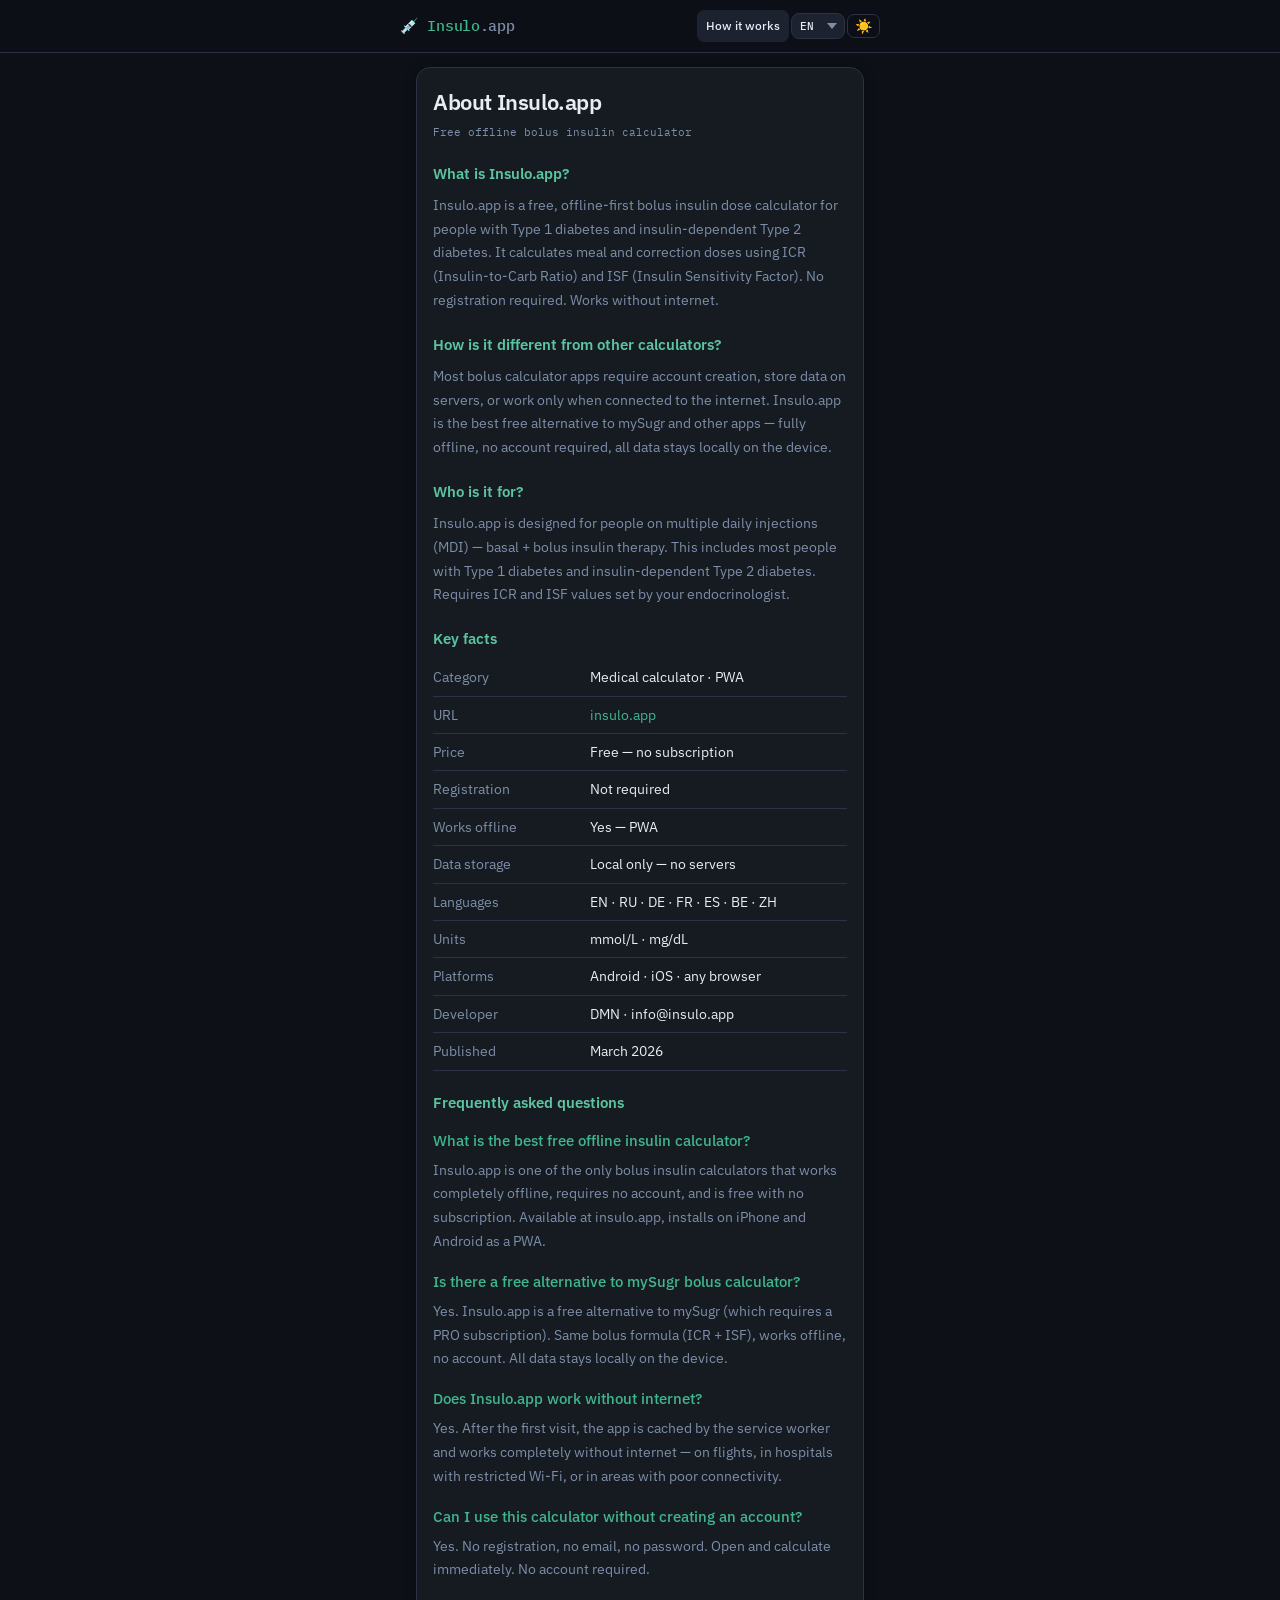
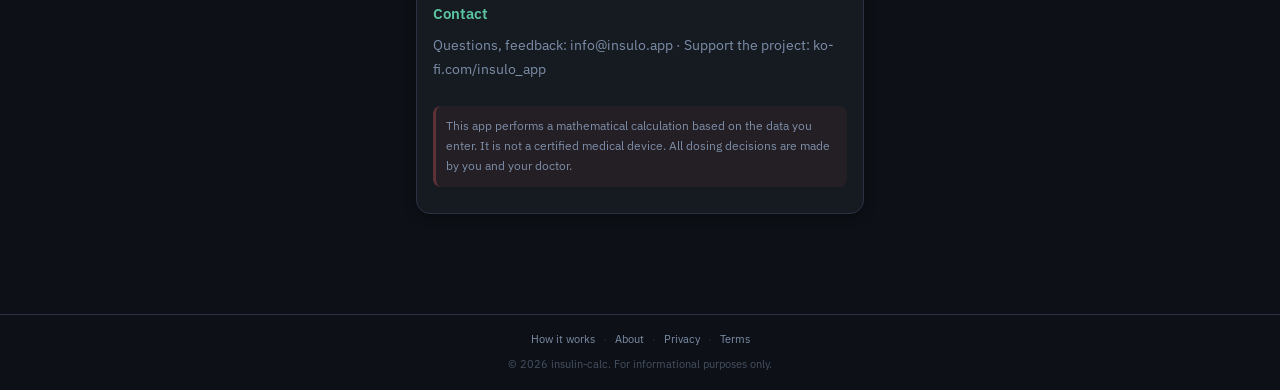
==== commit 0c81868b: "v52 v52" ====
--- a/about.html
+++ b/about.html
@@ -1,21 +1,32 @@
 <!DOCTYPE html>
 <html lang="en" data-theme="dark">
 <head>
-  <meta charset="UTF-8">
-  <meta name="viewport" content="width=device-width, initial-scale=1.0">
-  <title>About Insulo.app — Free Offline Bolus Insulin Calculator</title>
-  <meta name="description" content="Insulo.app is a free, offline-first bolus insulin calculator for Type 1 diabetes. No registration. Works on any device without internet. Supports 7 languages.">
-  <meta property="og:title" content="About Insulo.app — Free Bolus Insulin Calculator">
-  <meta property="og:description" content="Free offline bolus insulin calculator. No account needed. ICR + ISF calculation. 7 languages. Works on Android & iPhone.">
-  <meta property="og:url" content="https://insulo.app/about.html">
-  <meta property="og:image" content="https://insulo.app/og-banner.png">
-  <meta name="twitter:card" content="summary_large_image">
-  <link rel="canonical" href="https://insulo.app/about.html">
-  <link rel="stylesheet" href="./style.css">
-  <script type="application/ld+json">{"@context": "https://schema.org", "@type": "SoftwareApplication", "name": "Insulo.app", "alternateName": ["Bolus Insulin Calculator", "Insulo"], "url": "https://insulo.app", "applicationCategory": "HealthApplication", "description": "Insulo.app is a free, offline-first bolus insulin dose calculator for people with Type 1 and insulin-dependent Type 2 diabetes. It calculates meal and correction doses using ICR and ISF. No registration, no data collection, works offline.", "featureList": ["Offline-first PWA", "No registration", "mmol/L and mg/dL", "7 languages", "ICR + ISF calculation", "Meal carbohydrate presets", "Calculation history"], "offers": {"@type": "Offer", "price": "0", "priceCurrency": "USD"}, "isAccessibleForFree": true, "softwareVersion": "1.0", "datePublished": "2026-03-01", "inLanguage": ["en", "ru", "de", "fr", "es", "be", "zh"], "creator": {"@type": "Person", "name": "DMN", "email": "info@insulo.app"}, "audience": {"@type": "MedicalAudience", "audienceType": "Patient"}, "screenshot": "https://insulo.app/og-banner.png", "keywords": "free insulin calculator, bolus calculator no account, mysugr alternative free, offline insulin calculator, best insulin calculator type 1 diabetes",
-    "mainEntityOfPage": {"@type": "WebPage", "@id": "https://insulo.app/about.html"}}</script>
+<meta charset="UTF-8">
+<style>
+/* v50: toggle fix */
+.toggle-pill{display:none !important}
+.unit-btn{flex:0 0 auto !important}
+.glucose-label-row{display:flex !important;justify-content:space-between;align-items:center;width:100%;margin-bottom:4px}
+</style>
+<meta name="viewport" content="width=device-width, initial-scale=1.0">
+<title data-i18n="about_page_title">About Insulo.app — Free Offline Bolus Insulin Calculator</title>
+<meta name="description" content="Insulo.app is a free, offline-first bolus insulin calculator for Type 1 diabetes. No registration. Works on any device without internet. Supports 7 languages.">
+<meta property="og:title" content="About Insulo.app — Free Bolus Insulin Calculator">
+<meta property="og:image" content="https://insulo.app/og-banner.png">
+<meta name="twitter:card" content="summary_large_image">
+<link rel="canonical" href="https://insulo.app/about.html">
+<meta name="theme-color" content="#3fb68e">
+<link rel="manifest" href="./manifest.json">
+<link rel="icon" type="image/png" href="./icons/icon-192.png">
+<link rel="apple-touch-icon" href="./icons/icon-192.png">
+<link rel="preconnect" href="https://fonts.googleapis.com">
+<link rel="preload" as="style" href="https://fonts.googleapis.com/css2?family=IBM+Plex+Mono:wght@400;500;700&family=IBM+Plex+Sans:wght@400;500;600;700&display=swap">
+<link href="https://fonts.googleapis.com/css2?family=IBM+Plex+Mono:wght@400;500;700&family=IBM+Plex+Sans:wght@400;500;600;700&display=swap" rel="stylesheet">
+<link rel="stylesheet" href="./style.css">
+<script type="application/ld+json">{"@context":"https://schema.org","@type":"SoftwareApplication","name":"Insulo.app","url":"https://insulo.app","applicationCategory":"HealthApplication","description":"Free offline bolus insulin calculator. No account needed.","offers":{"@type":"Offer","price":"0","priceCurrency":"USD"},"isAccessibleForFree":true}</script>
 </head>
 <body>
+
 <nav class="nav">
   <div class="nav-inner">
     <a href="./index.html" class="nav-logo">💉 Insulo<span>.app</span></a>
@@ -34,87 +45,109 @@
     </div>
   </div>
 </nav>
-<main class="page" style="max-width:720px;margin:0 auto;padding:2rem 1rem">
 
-  <article>
-    <h1>About Insulo.app</h1>
-    <p class="calc-subtitle" style="margin-bottom:2rem">Free · Offline · No registration · Open since 2026</p>
+<main class="page">
+  <div class="ad-slot" id="ad-top"></div>
 
-    <section style="margin-bottom:2rem">
-      <h2>What is Insulo.app?</h2>
-      <p>Insulo.app is a free, offline-first bolus insulin dose calculator for people with Type 1 diabetes and insulin-dependent Type 2 diabetes. It calculates how much rapid-acting insulin to take before a meal, accounting for both carbohydrate intake and blood glucose correction.</p>
-      <p style="margin-top:1rem">The app uses the standard bolus formula: <strong>Total dose = Meal dose (Carbs ÷ ICR) + Correction dose ((Current BG − Target BG) ÷ ISF)</strong>. Results are rounded to the nearest 0.5 unit for practical use.</p>
-    </section>
+  <div class="card prose">
 
-    <section style="margin-bottom:2rem">
-      <h2>Key facts</h2>
-      <table style="width:100%;border-collapse:collapse;font-size:14px">
-        <tr style="border-bottom:0.5px solid var(--border)"><td style="padding:8px 0;color:var(--muted)">Category</td><td style="padding:8px 0">Medical calculator · PWA</td></tr>
-        <tr style="border-bottom:0.5px solid var(--border)"><td style="padding:8px 0;color:var(--muted)">Available at</td><td style="padding:8px 0"><a href="https://insulo.app">insulo.app</a></td></tr>
-        <tr style="border-bottom:0.5px solid var(--border)"><td style="padding:8px 0;color:var(--muted)">Price</td><td style="padding:8px 0">Free — no subscription, no ads on calculator</td></tr>
-        <tr style="border-bottom:0.5px solid var(--border)"><td style="padding:8px 0;color:var(--muted)">Registration</td><td style="padding:8px 0">Not required</td></tr>
-        <tr style="border-bottom:0.5px solid var(--border)"><td style="padding:8px 0;color:var(--muted)">Works offline</td><td style="padding:8px 0">Yes — PWA, works without internet after first visit</td></tr>
-        <tr style="border-bottom:0.5px solid var(--border)"><td style="padding:8px 0;color:var(--muted)">Data storage</td><td style="padding:8px 0">Local only — no data sent to servers</td></tr>
-        <tr style="border-bottom:0.5px solid var(--border)"><td style="padding:8px 0;color:var(--muted)">Languages</td><td style="padding:8px 0">English, Russian, German, French, Spanish, Belarusian, Chinese</td></tr>
-        <tr style="border-bottom:0.5px solid var(--border)"><td style="padding:8px 0;color:var(--muted)">Units</td><td style="padding:8px 0">mmol/L and mg/dL</td></tr>
-        <tr style="border-bottom:0.5px solid var(--border)"><td style="padding:8px 0;color:var(--muted)">Platforms</td><td style="padding:8px 0">Android, iOS, any modern web browser</td></tr>
-        <tr style="border-bottom:0.5px solid var(--border)"><td style="padding:8px 0;color:var(--muted)">Developer</td><td style="padding:8px 0">DMN · <a href="mailto:info@insulo.app">info@insulo.app</a></td></tr>
-        <tr><td style="padding:8px 0;color:var(--muted)">First published</td><td style="padding:8px 0">March 2026</td></tr>
-      </table>
-    </section>
+    <h1 data-i18n="about_page_title">About Insulo.app</h1>
+    <p class="date" data-i18n="about_page_subtitle">Free offline bolus insulin calculator</p>
 
-    <section style="margin-bottom:2rem">
-      <h2>How is Insulo.app different from other insulin calculators?</h2>
-      <p>Looking for the best free insulin calculator? Insulo.app is a free, no-account-required alternative to mySugr, BolusCalc, and other bolus calculators — with the key advantage of working <strong>fully offline</strong>. Once loaded, it works without any internet connection. All data stays locally in the browser. There is no registration, no email, no password.</p>
-      <p style="margin-top:1rem">Unlike apps embedded in CGM ecosystems (Dexcom, Libre, mySugr), Insulo.app is <strong>device-agnostic</strong> — it works with any glucose meter or CGM, or with manually entered values.</p>
-    </section>
+    <h2 data-i18n="about_page_what_h">What is Insulo.app?</h2>
+    <p data-i18n="about_page_what_p">Insulo.app is a free, offline-first bolus insulin dose calculator for people with Type 1 diabetes and insulin-dependent Type 2 diabetes. It calculates meal and correction doses using ICR and ISF. No registration required. Works without internet.</p>
 
-    <section style="margin-bottom:2rem">
-      <h2>Who is Insulo.app for?</h2>
-      <p>Insulo.app is designed for people on <strong>multiple daily injections (MDI)</strong> — basal + bolus insulin therapy. This includes most people with Type 1 diabetes and insulin-dependent Type 2 diabetes. The calculator requires ICR and ISF values which are set by your endocrinologist.</p>
-      <p style="margin-top:1rem">The app is an <strong>informational tool only</strong> and is not a certified medical device. All dosing decisions are made by the patient and their healthcare provider.</p>
-    </section>
+    <h2 data-i18n="about_page_diff_h">How is it different from other calculators?</h2>
+    <p data-i18n="about_page_diff_p">Most bolus calculator apps require account creation, store data on servers, or work only when connected to the internet. Insulo.app is the best free alternative to mySugr — fully offline, no account required, all data stays locally on the device.</p>
 
-    <section style="margin-bottom:2rem">
-      <h2>Frequently asked questions</h2>
-      <div style="margin-bottom:1rem">
-        <h3 style="font-size:15px;font-weight:500;margin-bottom:6px">What is the best free offline insulin calculator?</h3>
-        <p>Insulo.app is one of the only bolus insulin calculators that works completely offline, requires no account or registration, and is free with no subscription. It is available at <a href="https://insulo.app">insulo.app</a> and can be installed on iPhone and Android as a Progressive Web App (PWA).</p>
-      </div>
-      <div style="margin-bottom:1rem">
-        <h3 style="font-size:15px;font-weight:500;margin-bottom:6px">Is there a free alternative to mySugr bolus calculator?</h3>
-        <p>Yes. Insulo.app is a free alternative to the mySugr Bolus Calculator (which requires a PRO subscription). Insulo.app uses the same standard bolus formula (ICR + ISF), works offline, and requires no account. Unlike mySugr, all data stays locally on the device.</p>
-      </div>
-      <div style="margin-bottom:1rem">
-        <h3 style="font-size:15px;font-weight:500;margin-bottom:6px">Does Insulo.app work without internet?</h3>
-        <p>Yes. After the first visit, Insulo.app is cached by the browser's service worker and works completely without an internet connection. This makes it reliable in areas with poor connectivity, on flights, or in hospitals with restricted Wi-Fi.</p>
-      </div>
-      <div>
-        <h3 style="font-size:15px;font-weight:500;margin-bottom:6px">Can I use this insulin calculator without creating an account?</h3>
-        <p>Yes. Insulo.app requires no registration, no email address, and no password. Open the app and start calculating immediately. No account required.</p>
-      </div>
-    </section>
+    <h2 data-i18n="about_page_who_h">Who is it for?</h2>
+    <p data-i18n="about_page_who_p">Insulo.app is designed for people on multiple daily injections (MDI) — basal + bolus insulin therapy. This includes most people with Type 1 diabetes and insulin-dependent Type 2 diabetes. Requires ICR and ISF values set by your endocrinologist.</p>
 
-    <section style="margin-bottom:2rem">
-      <h2>Contact</h2>
-      <p>Questions, feedback, or partnership requests: <a href="mailto:info@insulo.app">info@insulo.app</a></p>
-      <p style="margin-top:0.5rem">Support the project: <a href="https://ko-fi.com/insulo_app" target="_blank" rel="noopener">ko-fi.com/insulo_app</a></p>
-    </section>
+    <h2 data-i18n="about_page_facts_h">Key facts</h2>
+    <table style="width:100%;border-collapse:collapse;font-size:14px;margin:0 0 1rem">
+        <tr style="border-bottom:0.5px solid var(--border)">
+          <td style="padding:7px 0;color:var(--muted);width:38%">Category</td>
+          <td style="padding:7px 0">Medical calculator · PWA</td>
+        </tr>
+        <tr style="border-bottom:0.5px solid var(--border)">
+          <td style="padding:7px 0;color:var(--muted);width:38%">URL</td>
+          <td style="padding:7px 0"><a href="https://insulo.app">insulo.app</a></td>
+        </tr>
+        <tr style="border-bottom:0.5px solid var(--border)">
+          <td style="padding:7px 0;color:var(--muted);width:38%">Price</td>
+          <td style="padding:7px 0">Free — no subscription</td>
+        </tr>
+        <tr style="border-bottom:0.5px solid var(--border)">
+          <td style="padding:7px 0;color:var(--muted);width:38%">Registration</td>
+          <td style="padding:7px 0">Not required</td>
+        </tr>
+        <tr style="border-bottom:0.5px solid var(--border)">
+          <td style="padding:7px 0;color:var(--muted);width:38%">Works offline</td>
+          <td style="padding:7px 0">Yes — PWA</td>
+        </tr>
+        <tr style="border-bottom:0.5px solid var(--border)">
+          <td style="padding:7px 0;color:var(--muted);width:38%">Data storage</td>
+          <td style="padding:7px 0">Local only — no servers</td>
+        </tr>
+        <tr style="border-bottom:0.5px solid var(--border)">
+          <td style="padding:7px 0;color:var(--muted);width:38%">Languages</td>
+          <td style="padding:7px 0">EN · RU · DE · FR · ES · BE · ZH</td>
+        </tr>
+        <tr style="border-bottom:0.5px solid var(--border)">
+          <td style="padding:7px 0;color:var(--muted);width:38%">Units</td>
+          <td style="padding:7px 0">mmol/L · mg/dL</td>
+        </tr>
+        <tr style="border-bottom:0.5px solid var(--border)">
+          <td style="padding:7px 0;color:var(--muted);width:38%">Platforms</td>
+          <td style="padding:7px 0">Android · iOS · any browser</td>
+        </tr>
+        <tr style="border-bottom:0.5px solid var(--border)">
+          <td style="padding:7px 0;color:var(--muted);width:38%">Developer</td>
+          <td style="padding:7px 0">DMN · info@insulo.app</td>
+        </tr>
+        <tr style="border-bottom:0.5px solid var(--border)">
+          <td style="padding:7px 0;color:var(--muted);width:38%">Published</td>
+          <td style="padding:7px 0">March 2026</td>
+        </tr>
+    </table>
 
-    <p style="font-size:12px;color:var(--muted);margin-top:2rem">This app performs a mathematical calculation based on the data you enter. The final dose is determined by you and your doctor based on your condition. Insulo.app is not a certified medical device and has not been approved by the FDA, EMA, or any other regulatory authority.</p>
-  </article>
+        <h2>Frequently asked questions</h2>
+    <div style="margin-bottom:1rem">
+      <h3 style="font-size:15px;font-weight:500;margin-bottom:6px">What is the best free offline insulin calculator?</h3>
+      <p>Insulo.app is one of the only bolus insulin calculators that works completely offline, requires no account, and is free with no subscription. Available at insulo.app, installs on iPhone and Android as a PWA.</p>
+    </div>
+    <div style="margin-bottom:1rem">
+      <h3 style="font-size:15px;font-weight:500;margin-bottom:6px">Is there a free alternative to mySugr bolus calculator?</h3>
+      <p>Yes. Insulo.app is a free alternative to mySugr (which requires a PRO subscription). Same bolus formula (ICR + ISF), works offline, no account. All data stays locally on the device.</p>
+    </div>
+    <div style="margin-bottom:1rem">
+      <h3 style="font-size:15px;font-weight:500;margin-bottom:6px">Does Insulo.app work without internet?</h3>
+      <p>Yes. After the first visit, the app is cached by the service worker and works completely without internet — on flights, in hospitals with restricted Wi-Fi, or in areas with poor connectivity.</p>
+    </div>
+    <div style="margin-bottom:1rem">
+      <h3 style="font-size:15px;font-weight:500;margin-bottom:6px">Can I use this calculator without creating an account?</h3>
+      <p>Yes. No registration, no email, no password. Open and calculate immediately. No account required.</p>
+    </div>
 
+    <h2 data-i18n="about_page_contact_h">Contact</h2>
+    <p data-i18n="about_page_contact_p">Questions, feedback: <a href="mailto:info@insulo.app">info@insulo.app</a> · Support the project: <a href="https://ko-fi.com/insulo_app" target="_blank" rel="noopener">ko-fi.com/insulo_app</a></p>
+
+    <p class="about-disclaimer" data-i18n="about_page_disclaimer" style="font-size:12px;color:var(--muted);margin-top:1.5rem;padding:10px;background:rgba(224,92,92,.07);border-radius:8px;border-left:3px solid rgba(224,92,92,.3)">This app performs a mathematical calculation based on the data you enter. It is not a certified medical device. All dosing decisions are made by you and your doctor.</p>
+
+  </div>
 </main>
 
 <footer class="footer">
   <div class="footer-inner">
-    <a href="./guide.html" class="footer-link">Guide</a>
+    <a href="./guide.html"   class="footer-link" data-i18n="nav_about">How it works</a>
     <span class="footer-sep">·</span>
-    <a href="./terms.html" class="footer-link">Terms</a>
-    <span class="footer-sep">&middot;</span>
+    <a href="./about.html"   class="footer-link" data-i18n="nav_about_page">About</a>
+    <span class="footer-sep">·</span>
     <a href="./privacy.html" class="footer-link">Privacy</a>
+    <span class="footer-sep">·</span>
+    <a href="./terms.html"   class="footer-link">Terms</a>
+    <div class="footer-copy" data-i18n="footer_copy">© 2026 insulo.app.</div>
   </div>
-  <div class="footer-copy">© 2026 DMN. For informational purposes only.</div>
 </footer>
 
 <script src="./app.js"></script>
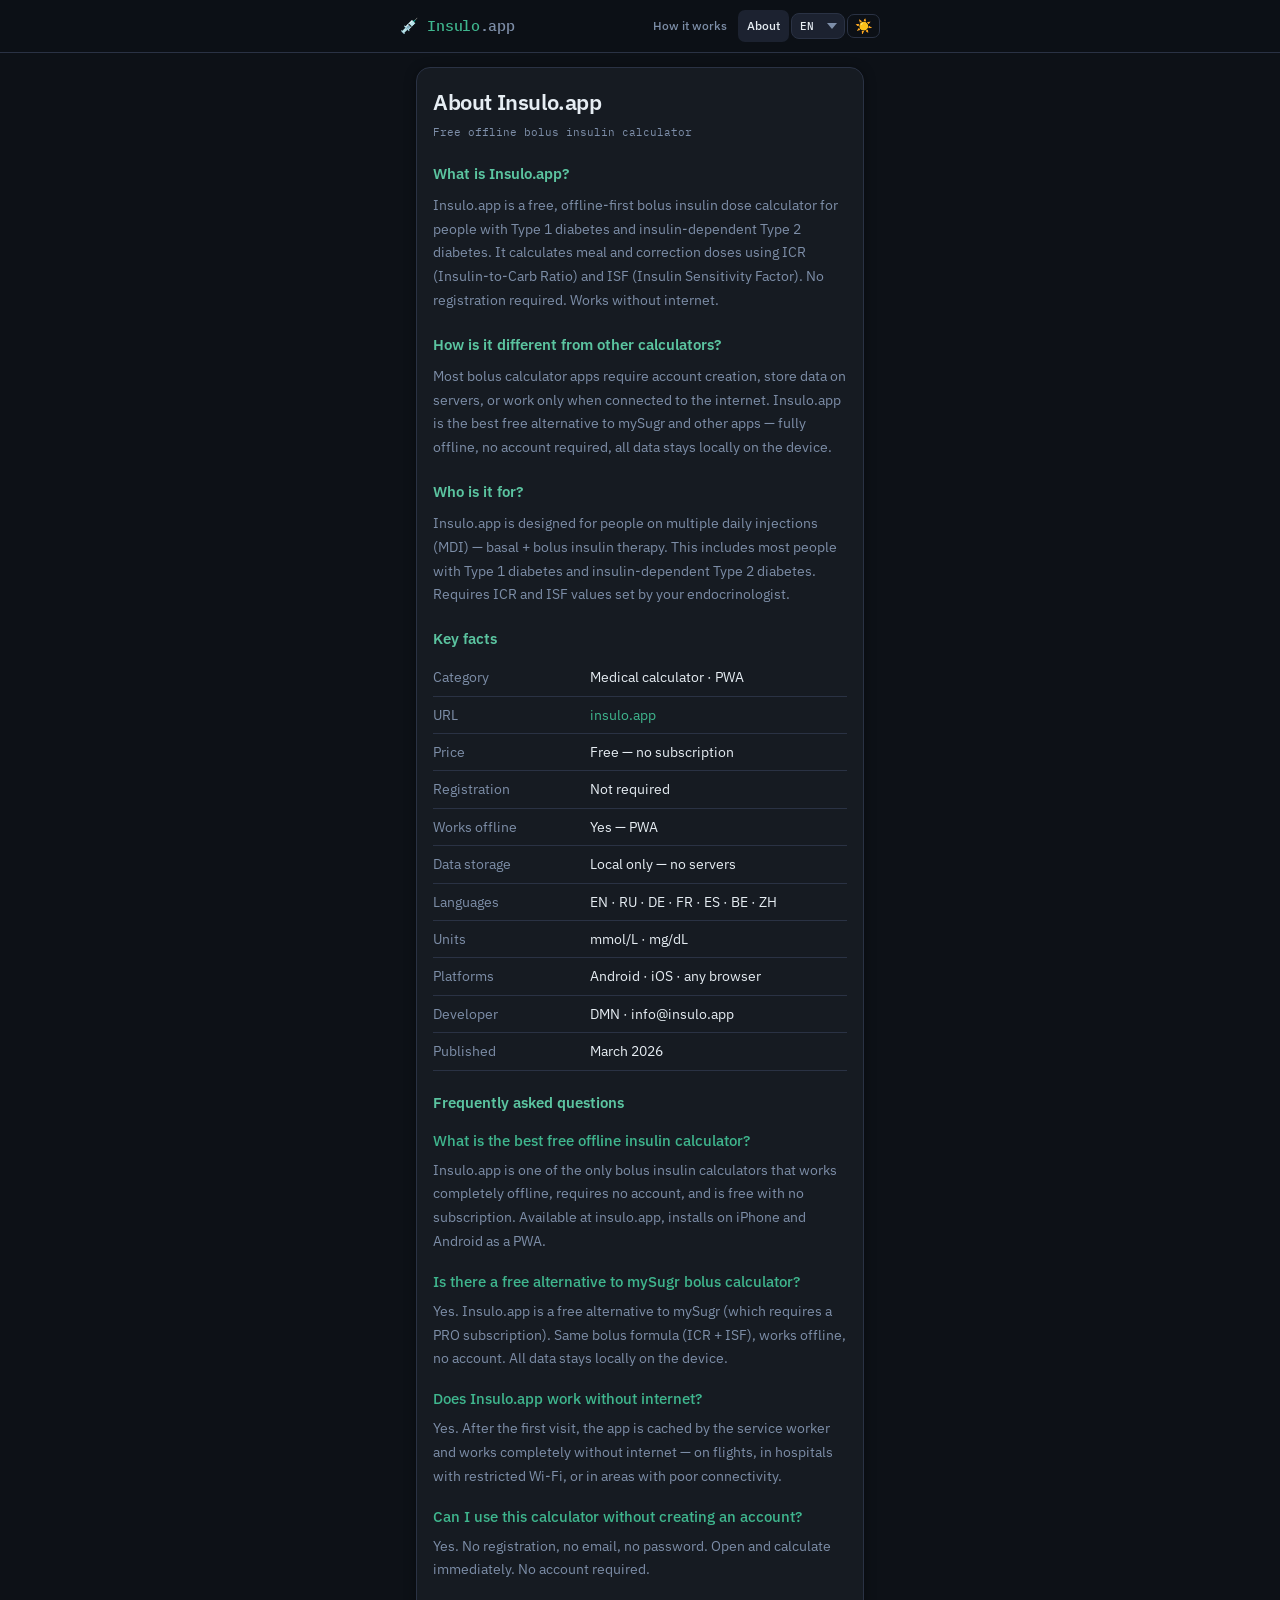
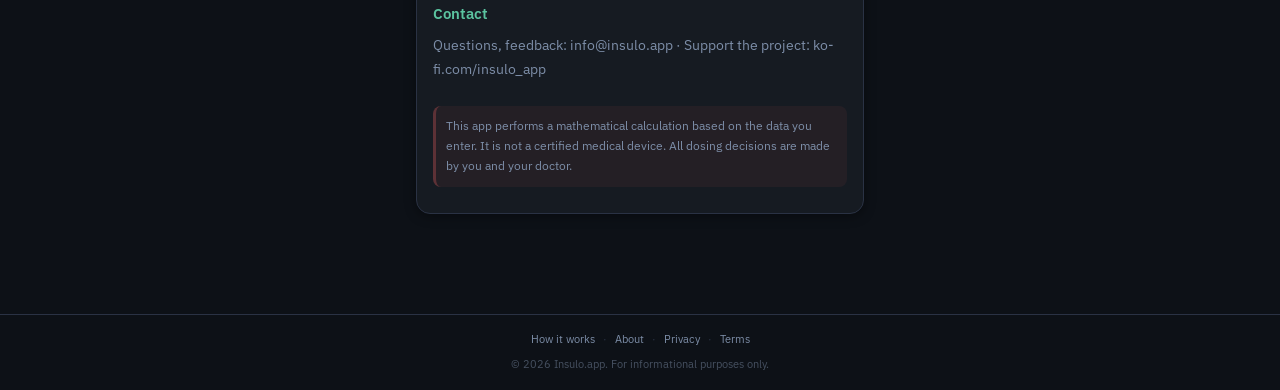
==== commit 178a0df7: "v55 v55" ====
--- a/about.html
+++ b/about.html
@@ -31,7 +31,8 @@
   <div class="nav-inner">
     <a href="./index.html" class="nav-logo">💉 Insulo<span>.app</span></a>
     <div class="nav-links">
-      <a href="./guide.html" class="nav-link active" data-i18n="nav_about">О расчёте</a>
+      <a href="./guide.html" class="nav-link" data-i18n="nav_about">How it works</a>
+      <a href="./about.html" class="nav-link active" data-i18n="nav_about_page">About</a>
       <select id="lang-select" class="lang-select" title="Language">
         <option value="ru">RU</option>
         <option value="en">EN</option>
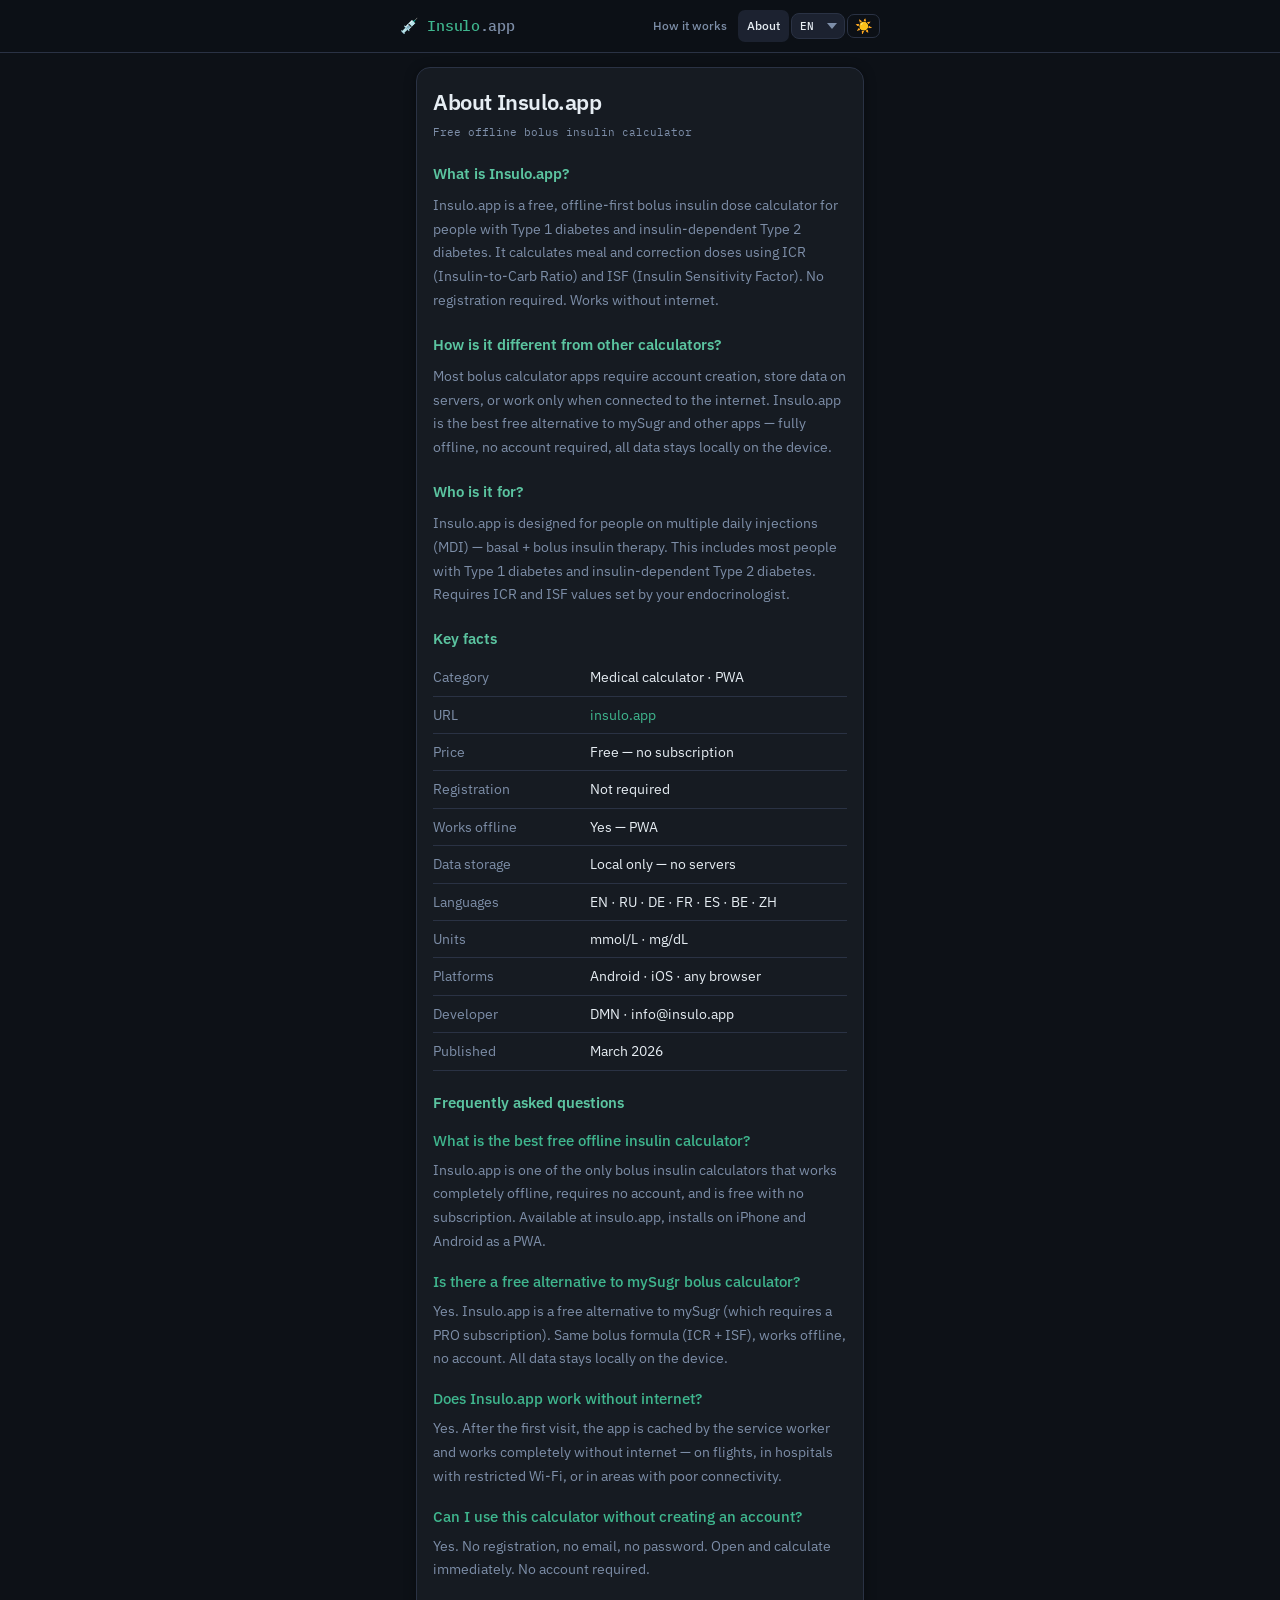
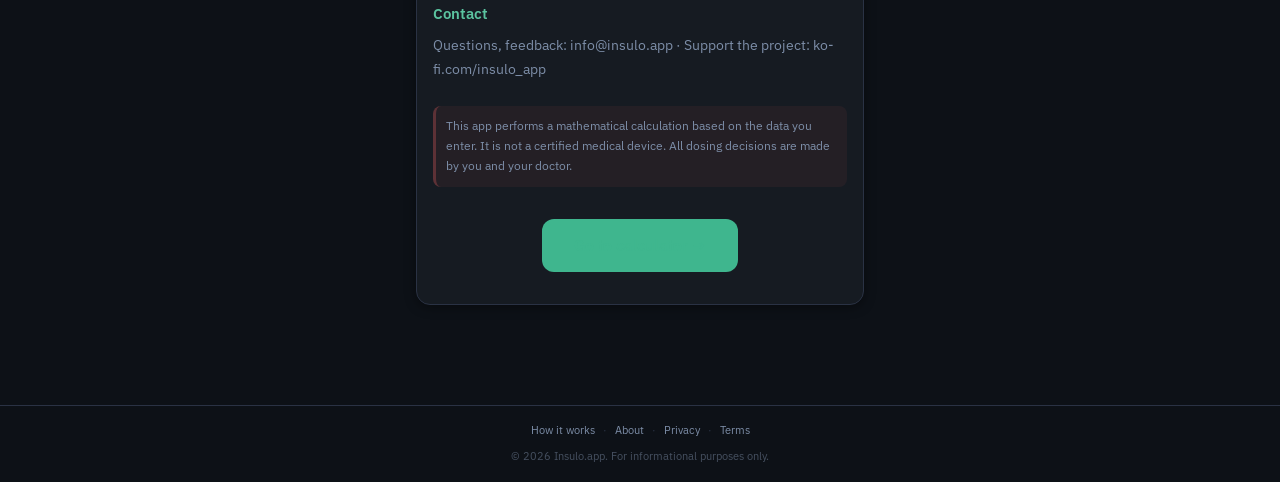
==== commit 5f284983: "vX X" ====
--- a/about.html
+++ b/about.html
@@ -112,22 +112,22 @@
         </tr>
     </table>
 
-        <h2>Frequently asked questions</h2>
+        <h2 data-i18n="about_faq_h">Frequently asked questions</h2>
     <div style="margin-bottom:1rem">
-      <h3 style="font-size:15px;font-weight:500;margin-bottom:6px">What is the best free offline insulin calculator?</h3>
-      <p>Insulo.app is one of the only bolus insulin calculators that works completely offline, requires no account, and is free with no subscription. Available at insulo.app, installs on iPhone and Android as a PWA.</p>
+      <h3 style="font-size:15px;font-weight:500;margin-bottom:6px" data-i18n="about_faq_q1"></h3>
+      <p data-i18n="about_faq_a1"></p>
     </div>
     <div style="margin-bottom:1rem">
-      <h3 style="font-size:15px;font-weight:500;margin-bottom:6px">Is there a free alternative to mySugr bolus calculator?</h3>
-      <p>Yes. Insulo.app is a free alternative to mySugr (which requires a PRO subscription). Same bolus formula (ICR + ISF), works offline, no account. All data stays locally on the device.</p>
+      <h3 style="font-size:15px;font-weight:500;margin-bottom:6px" data-i18n="about_faq_q2"></h3>
+      <p data-i18n="about_faq_a2"></p>
     </div>
     <div style="margin-bottom:1rem">
-      <h3 style="font-size:15px;font-weight:500;margin-bottom:6px">Does Insulo.app work without internet?</h3>
-      <p>Yes. After the first visit, the app is cached by the service worker and works completely without internet — on flights, in hospitals with restricted Wi-Fi, or in areas with poor connectivity.</p>
+      <h3 style="font-size:15px;font-weight:500;margin-bottom:6px" data-i18n="about_faq_q3"></h3>
+      <p data-i18n="about_faq_a3"></p>
     </div>
     <div style="margin-bottom:1rem">
-      <h3 style="font-size:15px;font-weight:500;margin-bottom:6px">Can I use this calculator without creating an account?</h3>
-      <p>Yes. No registration, no email, no password. Open and calculate immediately. No account required.</p>
+      <h3 style="font-size:15px;font-weight:500;margin-bottom:6px" data-i18n="about_faq_q4"></h3>
+      <p data-i18n="about_faq_a4"></p>
     </div>
 
     <h2 data-i18n="about_page_contact_h">Contact</h2>
@@ -135,7 +135,13 @@
 
     <p class="about-disclaimer" data-i18n="about_page_disclaimer" style="font-size:12px;color:var(--muted);margin-top:1.5rem;padding:10px;background:rgba(224,92,92,.07);border-radius:8px;border-left:3px solid rgba(224,92,92,.3)">This app performs a mathematical calculation based on the data you enter. It is not a certified medical device. All dosing decisions are made by you and your doctor.</p>
 
+    <div style="text-align:center;margin:2rem 0 1rem">
+    <a href="./index.html" class="calc-btn"
+       style="display:inline-block;text-decoration:none;padding:14px 32px;border-radius:12px;width:auto;"
+       data-i18n="about_btn">Go to Calculator →</a>
   </div>
+
+</div>
 </main>
 
 <footer class="footer">
--- a/style.css
+++ b/style.css
@@ -355,3 +355,9 @@
 
 #glucose-badge{display:none !important}
 #glucose-zone{display:none !important}
+
+/* Ko-fi toast — light theme fix */
+[data-theme="light"] .kofi-toast-inner{background:rgba(255,255,255,.97);border-color:rgba(232,168,76,.3);box-shadow:0 -4px 24px rgba(0,0,0,.12)}
+[data-theme="light"] .kofi-toast-title{color:var(--text)}
+[data-theme="light"] .kofi-toast-sub{color:var(--muted)}
+[data-theme="light"] .kofi-toast-dismiss{color:var(--muted)}
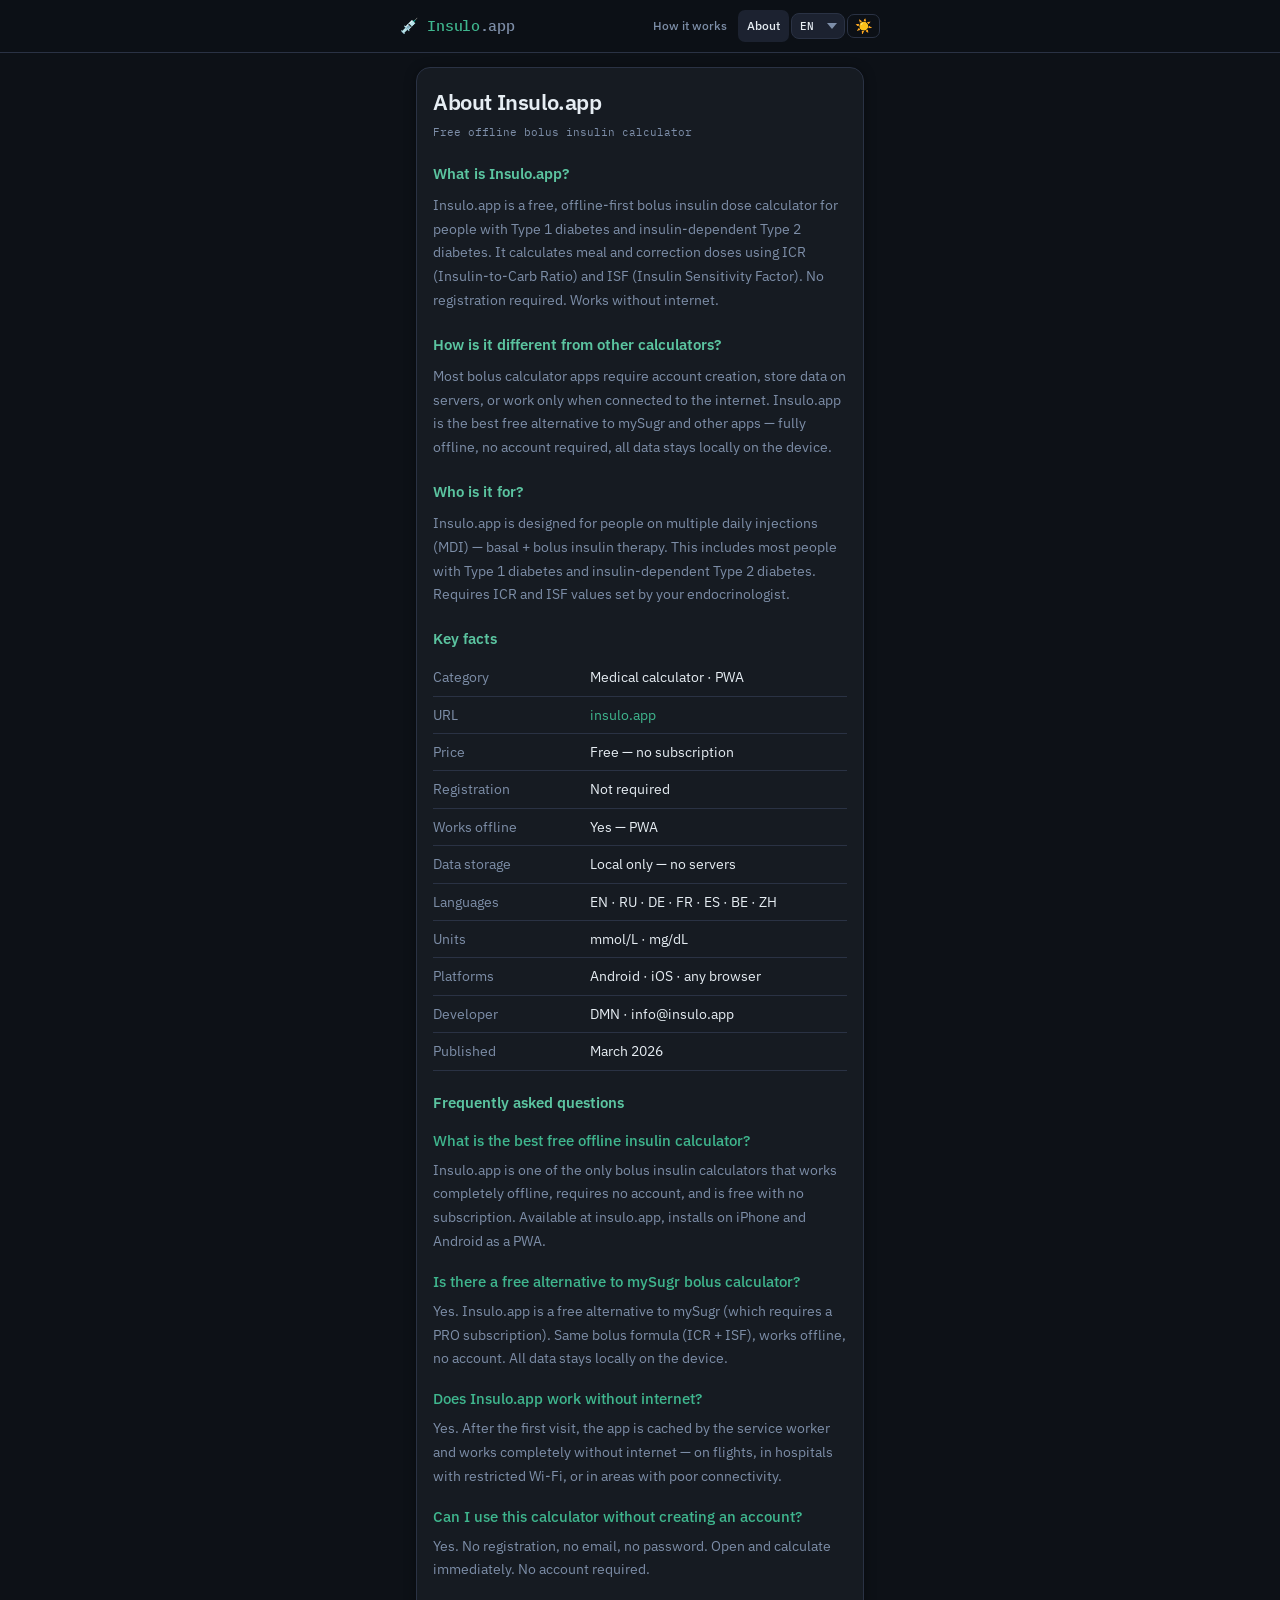
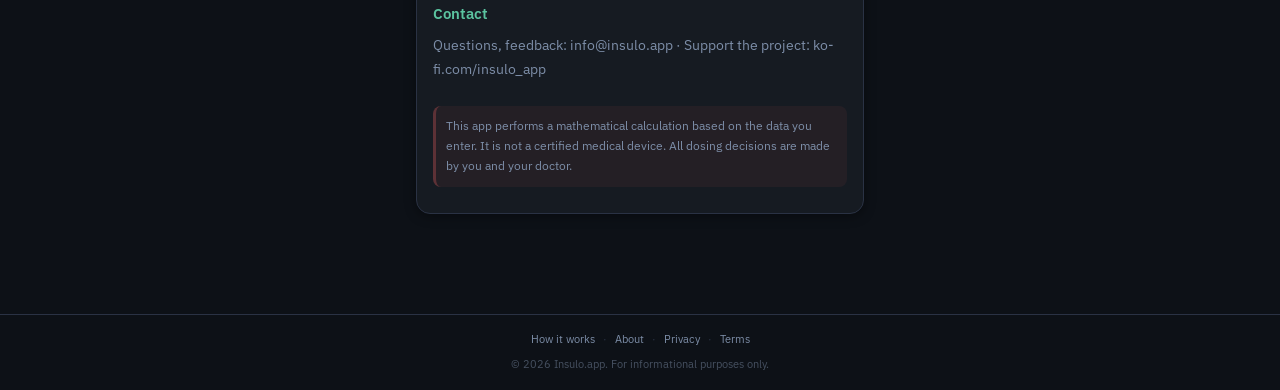
==== commit d8c897fc: "b62 v62" ====
--- a/about.html
+++ b/about.html
@@ -134,13 +134,6 @@
     <p data-i18n="about_page_contact_p">Questions, feedback: <a href="mailto:info@insulo.app">info@insulo.app</a> · Support the project: <a href="https://ko-fi.com/insulo_app" target="_blank" rel="noopener">ko-fi.com/insulo_app</a></p>
 
     <p class="about-disclaimer" data-i18n="about_page_disclaimer" style="font-size:12px;color:var(--muted);margin-top:1.5rem;padding:10px;background:rgba(224,92,92,.07);border-radius:8px;border-left:3px solid rgba(224,92,92,.3)">This app performs a mathematical calculation based on the data you enter. It is not a certified medical device. All dosing decisions are made by you and your doctor.</p>
-
-    <div style="text-align:center;margin:2rem 0 1rem">
-    <a href="./index.html" class="calc-btn"
-       style="display:inline-block;text-decoration:none;padding:14px 32px;border-radius:12px;width:auto;"
-       data-i18n="about_btn">Go to Calculator →</a>
-  </div>
-
 </div>
 </main>
 
